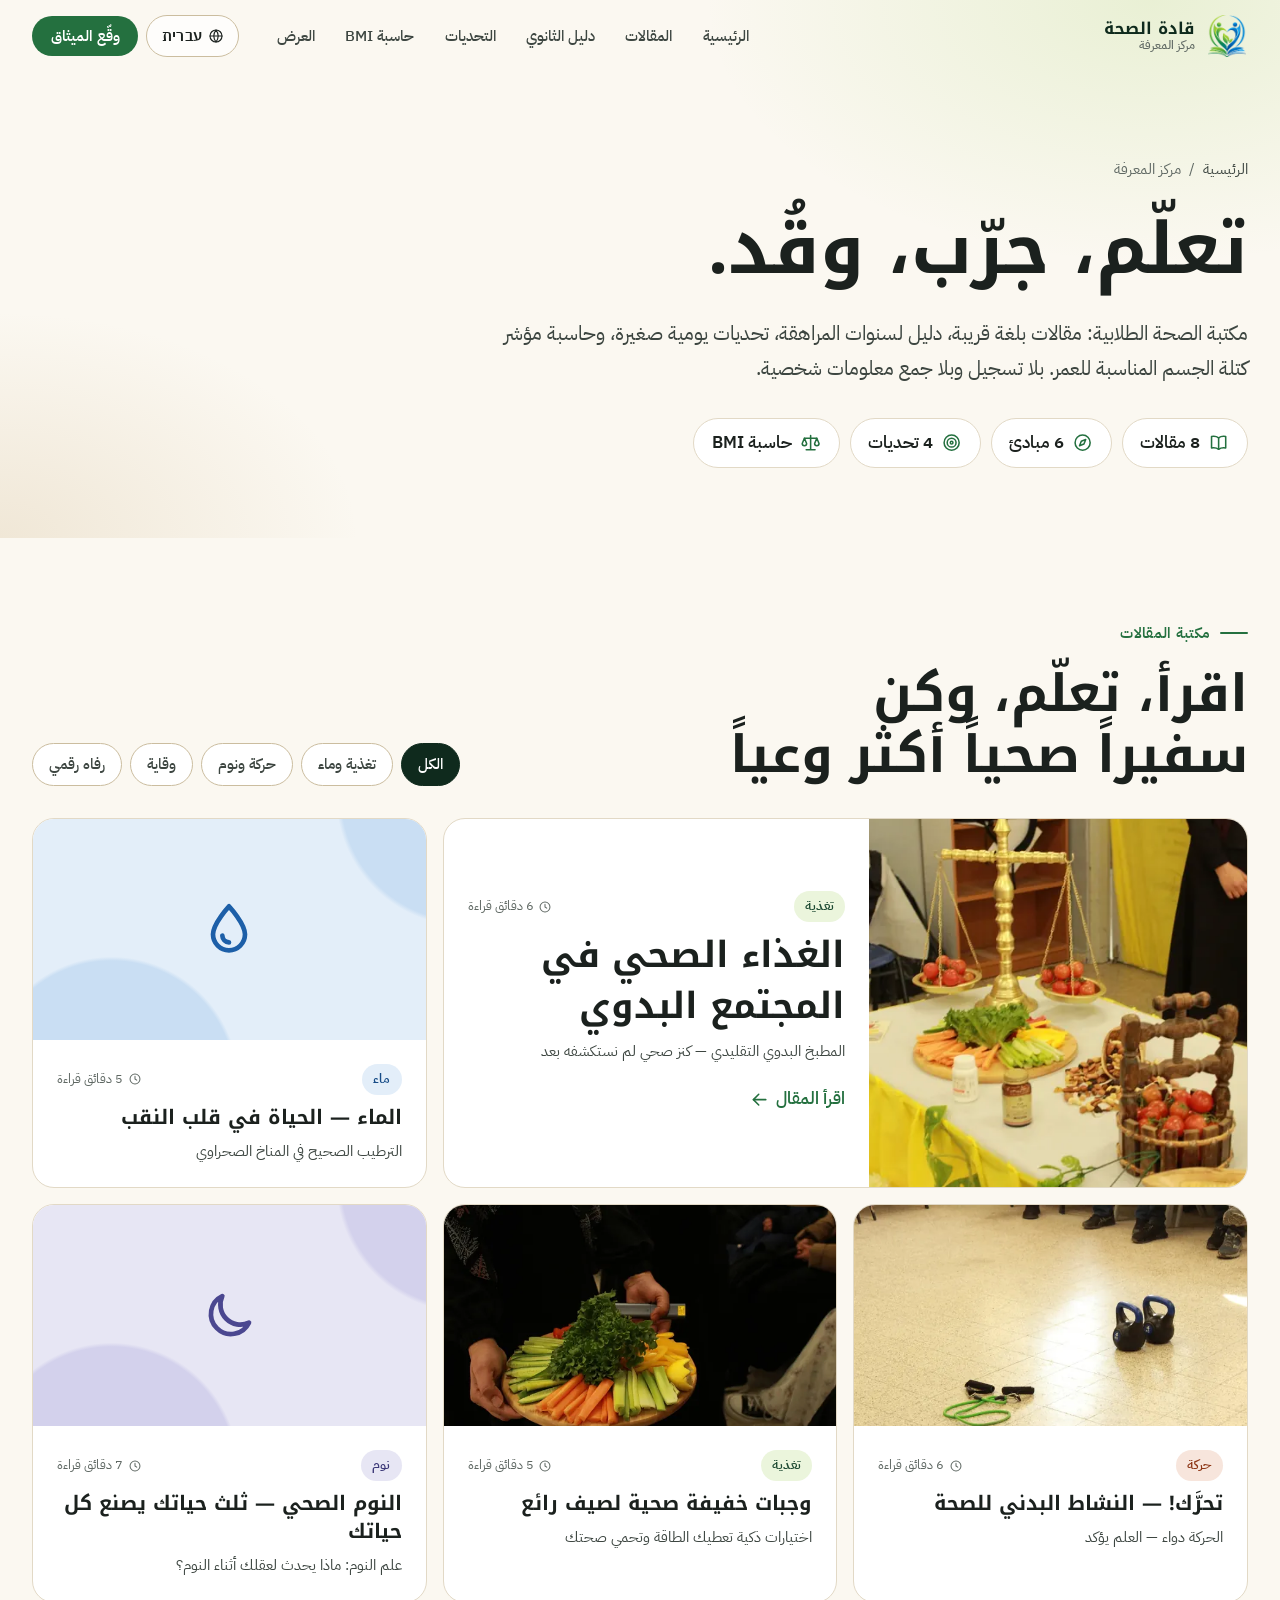
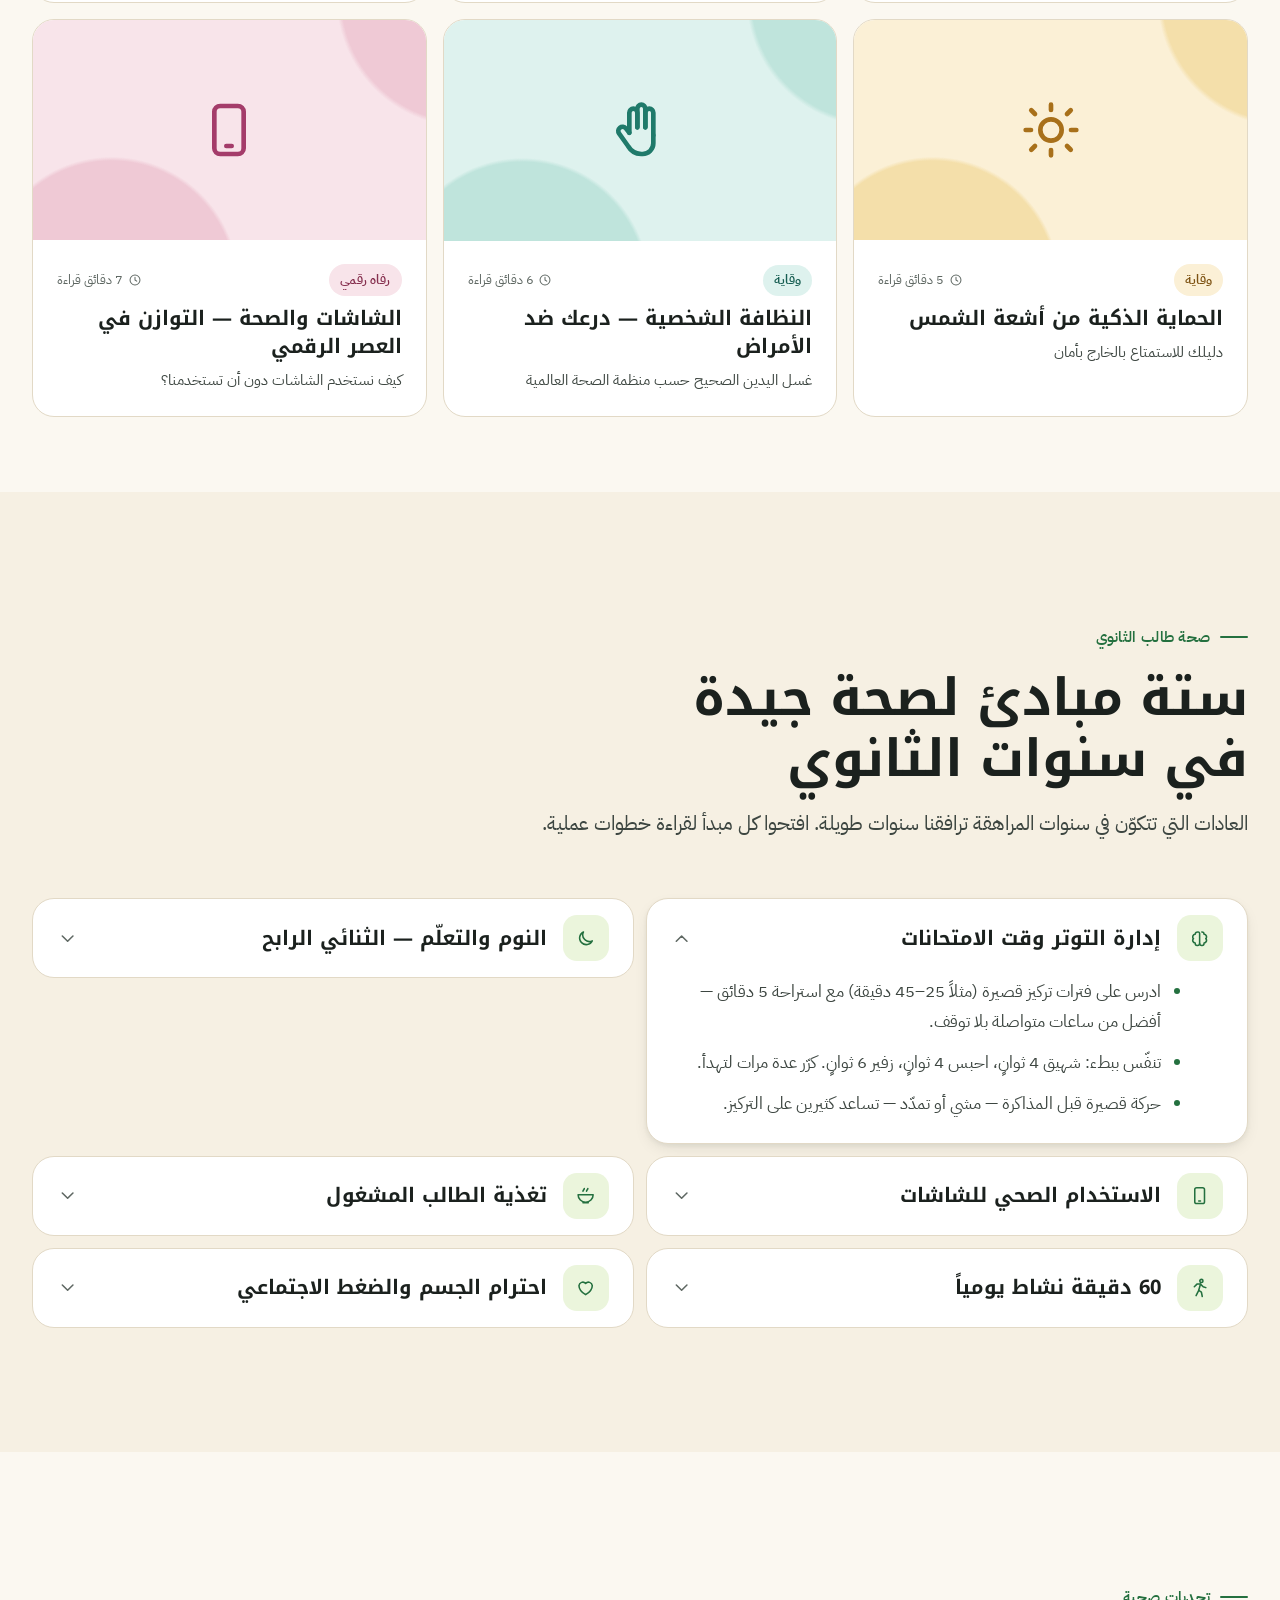
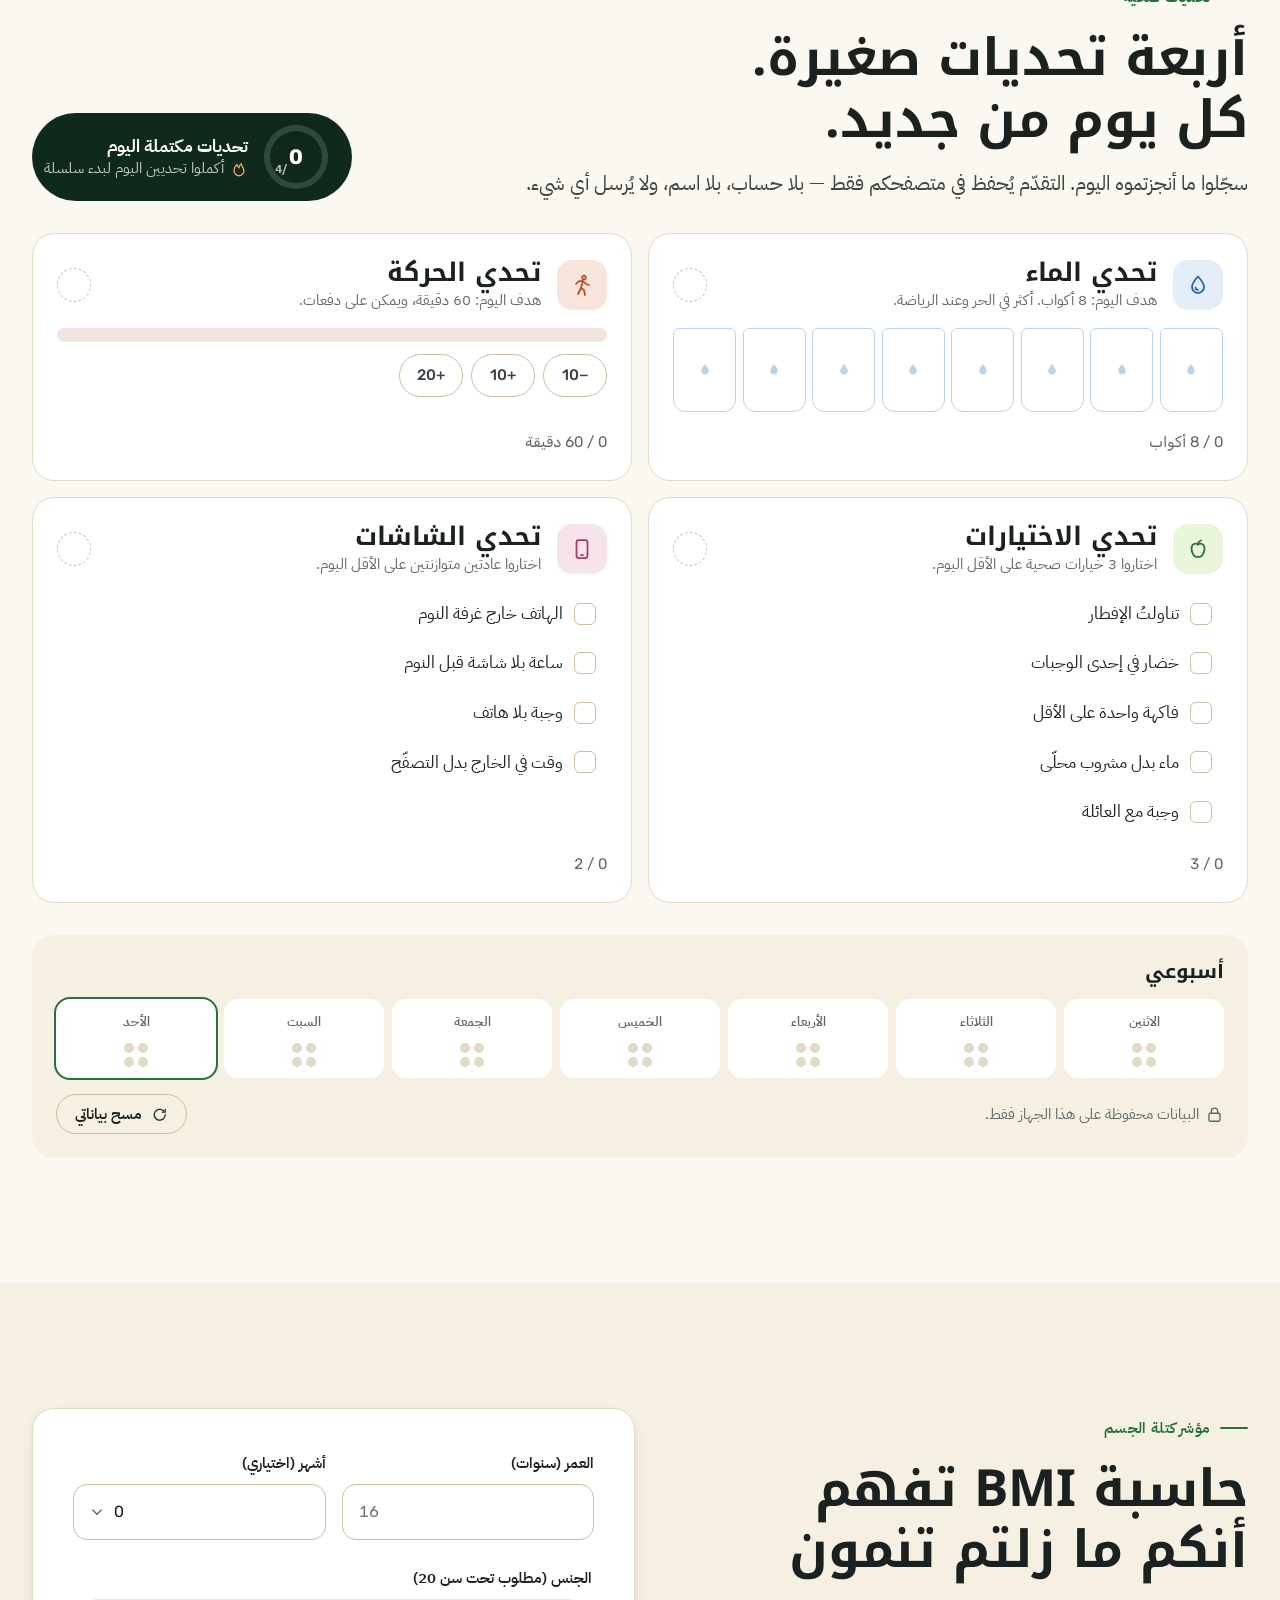
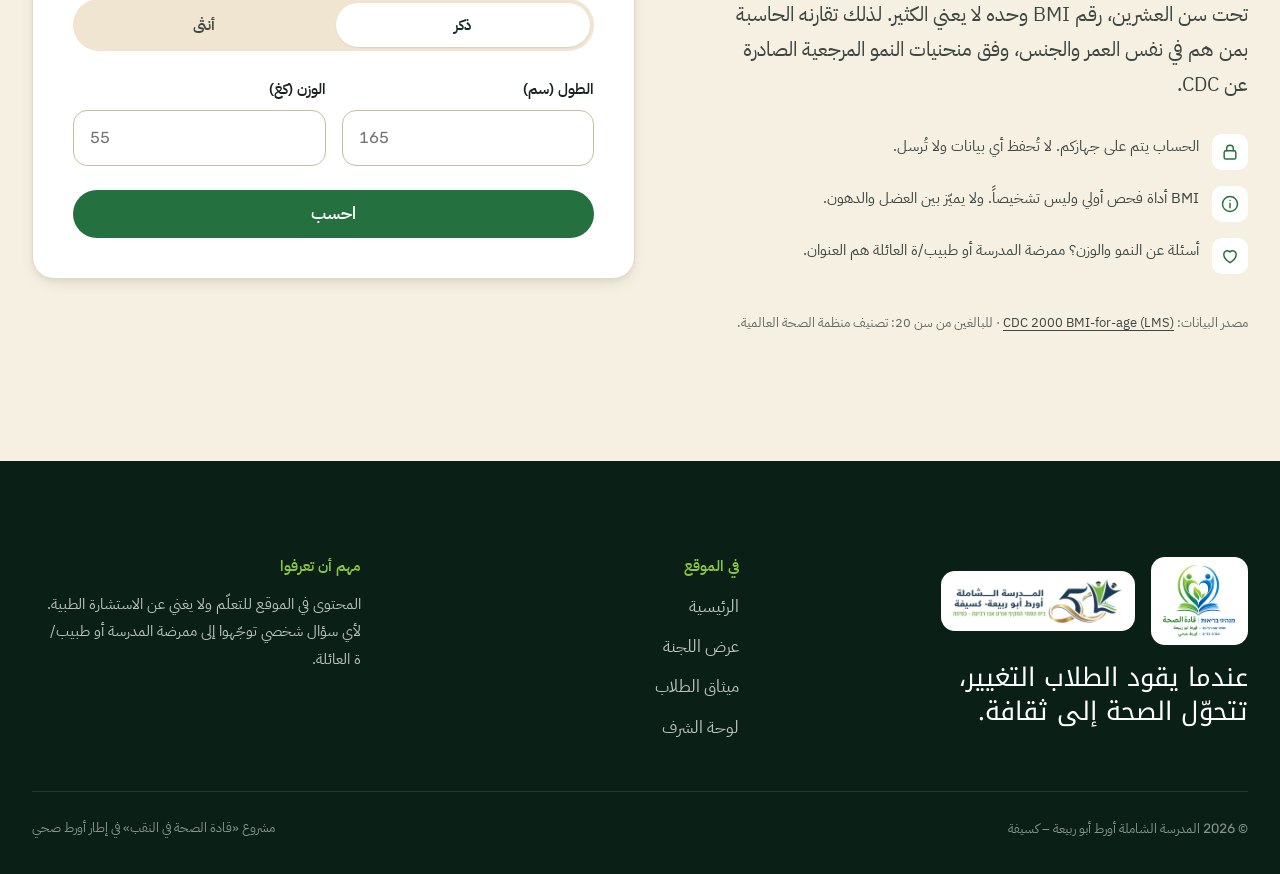
==== learn.html @ 6f65804f "Redesign: knowledge hub, articles, pledge, honor board, deck, summary - learn.html: article library," ====
<!DOCTYPE html>
<html lang="ar" dir="rtl">
<head>
  <meta charset="UTF-8">
  <meta name="viewport" content="width=device-width, initial-scale=1, viewport-fit=cover">
  <title data-he="מרכז הידע | מנהיגי בריאות">مركز المعرفة الصحية | قادة الصحة</title>
  <meta name="description" content="مقالات صحية، دليل لطلاب الثانوي، تحديات صحية يومية، وحاسبة مؤشر كتلة الجسم المناسبة للعمر — من مبادرة قادة الصحة في أورط أبو ربيعة." data-he-content="מאמרי בריאות, מדריך לתלמידי תיכון, אתגרי בריאות יומיים ומחשבון BMI המותאם לגיל — מבית מנהיגי בריאות באורט אבו רביעה.">
  <meta name="theme-color" content="#0f2a1d">
  <link rel="canonical" href="https://aamergamal318-source.github.io/SehaNoor/learn.html">
  <meta property="og:type" content="website">
  <meta property="og:title" content="مركز المعرفة الصحية | מרכז הידע — قادة الصحة">
  <meta property="og:description" content="مقالات، تحديات يومية، وحاسبة BMI للمراهقين. מאמרים, אתגרים יומיים ומחשבון BMI לבני נוער.">
  <meta property="og:url" content="https://aamergamal318-source.github.io/SehaNoor/learn.html">
  <meta property="og:image" content="https://aamergamal318-source.github.io/SehaNoor/assets/img/og-image.jpg">
  <meta name="twitter:card" content="summary_large_image">
  <link rel="icon" type="image/png" href="assets/img/favicon-64.png">
  <link rel="apple-touch-icon" href="assets/img/apple-touch-icon.png">
  <script>!function(d){d.documentElement.classList.add("js");try{var l=new URLSearchParams(location.search).get("lang")||localStorage.getItem("ortbari_lang");if(l==="he"){d.documentElement.lang="he";d.documentElement.classList.add("i18n-pending")}}catch(e){}}(document)</script>
  <link rel="preconnect" href="https://fonts.googleapis.com">
  <link rel="preconnect" href="https://fonts.gstatic.com" crossorigin>
  <link rel="stylesheet" href="https://fonts.googleapis.com/css2?family=IBM+Plex+Sans+Arabic:wght@400;500;600;700&family=IBM+Plex+Sans+Hebrew:wght@400;500;600;700&family=Noto+Kufi+Arabic:wght@600;700;800&family=Rubik:wght@500;600;700;800&display=swap">
  <link rel="stylesheet" href="assets/css/tokens.css">
  <link rel="stylesheet" href="assets/css/base.css">
  <link rel="stylesheet" href="assets/css/learn.css">
</head>
<body class="page-learn has-dock">

  <a class="skip-link" href="#main" data-he="דילוג לתוכן הראשי">انتقل إلى المحتوى الرئيسي</a>
  <div class="scroll-progress" aria-hidden="true"></div>

  <header class="site-header">
    <div class="container container--wide header-inner">
      <a class="brand" href="./" aria-label="قادة الصحة – الصفحة الرئيسية" data-he-aria-label="מנהיגי בריאות – דף הבית">
        <img class="brand__mark" src="assets/img/mark-96.png" srcset="assets/img/mark-96.png 1x, assets/img/mark-192.png 2x" width="42" height="42" alt="">
        <span class="brand__text">
          <span class="brand__name" data-he="מנהיגי בריאות">قادة الصحة</span>
          <span class="brand__sub" data-he="מרכז הידע">مركز المعرفة</span>
        </span>
      </a>
      <nav class="main-nav" id="mainNav" aria-label="التنقل الرئيسي" data-he-aria-label="ניווט ראשי">
        <ul class="main-nav__list">
          <li><a class="main-nav__link" href="./" data-he="דף הבית">الرئيسية</a></li>
          <li><a class="main-nav__link" href="#articles" data-he="מאמרים">المقالات</a></li>
          <li><a class="main-nav__link" href="#teens" data-he="מדריך לתיכון">دليل الثانوي</a></li>
          <li><a class="main-nav__link" href="#challenges" data-he="אתגרים">التحديات</a></li>
          <li><a class="main-nav__link" href="#bmi" data-he="מחשבון BMI">حاسبة BMI</a></li>
          <li><a class="main-nav__link" href="presentation.html" data-he="מצגת">العرض</a></li>
        </ul>
      </nav>
      <div class="header-actions">
        <button class="lang-toggle" type="button" data-lang-toggle aria-label="التبديل إلى العبرية">
          <svg class="icon" aria-hidden="true"><use href="assets/img/icons.svg#globe"/></svg>
          <span data-lang-label lang="he">עברית</span>
        </button>
        <a class="btn btn--primary btn--sm header-cta" href="pledge.html" data-he="חתמו על האמנה">وقّع الميثاق</a>
        <button class="menu-btn" type="button" aria-expanded="false" aria-controls="mainNav" aria-label="فتح القائمة">
          <span class="menu-btn__bars" aria-hidden="true"></span>
        </button>
      </div>
    </div>
  </header>

  <main id="main">
    <!-- ================================================================ HERO -->
    <section class="page-hero learn-hero">
      <div class="container">
        <nav class="breadcrumb" aria-label="مسار التنقل" data-he-aria-label="פירורי לחם">
          <a href="./" data-he="דף הבית">الرئيسية</a><span aria-hidden="true">/</span><span aria-current="page" data-he="מרכז הידע">مركز المعرفة</span>
        </nav>
        <h1 data-he="ללמוד, לנסות, להוביל.">تعلّم، جرّب، وقُد.</h1>
        <p class="lede" data-he="ספריית הבריאות של התלמידים: מאמרים בגובה העיניים, מדריך לגיל ההתבגרות, אתגרים יומיים קטנים ומחשבון BMI שמתאים לגיל. ללא הרשמה וללא איסוף מידע אישי.">مكتبة الصحة الطلابية: مقالات بلغة قريبة، دليل لسنوات المراهقة، تحديات يومية صغيرة، وحاسبة مؤشر كتلة الجسم المناسبة للعمر. بلا تسجيل وبلا جمع معلومات شخصية.</p>
        <ul class="learn-hero__jump" role="list">
          <li><a href="#articles"><svg class="icon" aria-hidden="true"><use href="assets/img/icons.svg#book"/></svg><span data-he="8 מאמרים">8 مقالات</span></a></li>
          <li><a href="#teens"><svg class="icon" aria-hidden="true"><use href="assets/img/icons.svg#compass"/></svg><span data-he="6 עקרונות">6 مبادئ</span></a></li>
          <li><a href="#challenges"><svg class="icon" aria-hidden="true"><use href="assets/img/icons.svg#target"/></svg><span data-he="4 אתגרים">4 تحديات</span></a></li>
          <li><a href="#bmi"><svg class="icon" aria-hidden="true"><use href="assets/img/icons.svg#scale"/></svg><span data-he="מחשבון BMI">حاسبة BMI</span></a></li>
        </ul>
      </div>
    </section>

    <!-- ================================================================ ARTICLES -->
    <section class="section section--tight" id="articles" aria-labelledby="artTitle">
      <div class="container">
        <div class="lib-head">
          <div class="section-head">
            <p class="eyebrow" data-he="ספריית מאמרים">مكتبة المقالات</p>
            <h2 id="artTitle" data-he="קרא, למד, והיה שגריר בריאות חכם יותר">اقرأ، تعلّم، وكن سفيراً صحياً أكثر وعياً</h2>
          </div>
          <div class="lib-filters" role="group" aria-label="تصفية المقالات" data-he-aria-label="סינון מאמרים">
            <button class="chip" type="button" data-art-filter="all" aria-pressed="true" data-he="הכול">الكل</button>
            <button class="chip" type="button" data-art-filter="nutrition" aria-pressed="false" data-he="תזונה ומים">تغذية وماء</button>
            <button class="chip" type="button" data-art-filter="body" aria-pressed="false" data-he="תנועה ושינה">حركة ونوم</button>
            <button class="chip" type="button" data-art-filter="prevention" aria-pressed="false" data-he="מניעה">وقاية</button>
            <button class="chip" type="button" data-art-filter="digital" aria-pressed="false" data-he="רווחה דיגיטלית">رفاه رقمي</button>
          </div>
        </div>

        <ul class="lib" role="list" data-stagger>
          <li class="lib__item lib__item--feature reveal" data-cat="nutrition">
            <a class="art-card" href="articles/food.html">
              <span class="art-card__cover art-card__cover--photo">
                <img src="assets/img/food-display-1280.webp" srcset="assets/img/food-display-640.webp 640w, assets/img/food-display-1280.webp 1280w" sizes="(max-width: 768px) 100vw, 50vw" width="1280" height="853" loading="lazy" decoding="async" alt="">
              </span>
              <span class="art-card__body">
                <span class="art-card__meta"><span class="tag" data-he="תזונה">تغذية</span><span class="art-card__time"><svg class="icon" aria-hidden="true"><use href="assets/img/icons.svg#clock"/></svg><span data-he="6 דקות קריאה">6 دقائق قراءة</span></span></span>
                <span class="art-card__title" data-he="תזונה בריאה בחברה הבדואית">الغذاء الصحي في المجتمع البدوي</span>
                <span class="art-card__sub" data-he="המטבח הבדואי המסורתי — אוצר בריאותי שעוד לא גילינו">المطبخ البدوي التقليدي — كنز صحي لم نستكشفه بعد</span>
                <span class="art-card__cta"><span data-he="לקריאה">اقرأ المقال</span><svg class="icon" aria-hidden="true"><use href="assets/img/icons.svg#arrow"/></svg></span>
              </span>
            </a>
          </li>
          <li class="lib__item reveal" data-cat="nutrition">
            <a class="art-card" href="articles/water.html">
              <span class="art-card__cover art-card__cover--sky"><svg class="icon" aria-hidden="true"><use href="assets/img/icons.svg#water"/></svg></span>
              <span class="art-card__body">
                <span class="art-card__meta"><span class="tag tag--sky" data-he="מים">ماء</span><span class="art-card__time"><svg class="icon" aria-hidden="true"><use href="assets/img/icons.svg#clock"/></svg><span data-he="5 דקות קריאה">5 دقائق قراءة</span></span></span>
                <span class="art-card__title" data-he="מים — חיים בנגב">الماء — الحياة في قلب النقب</span>
                <span class="art-card__sub" data-he="הידרציה נכונה באקלים מדברי">الترطيب الصحيح في المناخ الصحراوي</span>
              </span>
            </a>
          </li>
          <li class="lib__item reveal" data-cat="body">
            <a class="art-card" href="articles/activity.html">
              <span class="art-card__cover art-card__cover--photo">
                <img src="assets/img/exercise-equipment-640.webp" width="640" height="427" loading="lazy" decoding="async" alt="">
              </span>
              <span class="art-card__body">
                <span class="art-card__meta"><span class="tag tag--terra" data-he="תנועה">حركة</span><span class="art-card__time"><svg class="icon" aria-hidden="true"><use href="assets/img/icons.svg#clock"/></svg><span data-he="6 דקות קריאה">6 دقائق قراءة</span></span></span>
                <span class="art-card__title" data-he="זוז! — פעילות גופנית לבריאות">تحرَّك! — النشاط البدني للصحة</span>
                <span class="art-card__sub" data-he="תנועה היא תרופה — המדע מאשר">الحركة دواء — العلم يؤكد</span>
              </span>
            </a>
          </li>
          <li class="lib__item reveal" data-cat="nutrition">
            <a class="art-card" href="articles/snacks.html">
              <span class="art-card__cover art-card__cover--photo">
                <img src="assets/img/food-platter-640.webp" width="640" height="427" loading="lazy" decoding="async" alt="">
              </span>
              <span class="art-card__body">
                <span class="art-card__meta"><span class="tag" data-he="תזונה">تغذية</span><span class="art-card__time"><svg class="icon" aria-hidden="true"><use href="assets/img/icons.svg#clock"/></svg><span data-he="5 דקות קריאה">5 دقائق قراءة</span></span></span>
                <span class="art-card__title" data-he="חטיפים בריאים לקיץ מושלם">وجبات خفيفة صحية لصيف رائع</span>
                <span class="art-card__sub" data-he="בחירות חכמות שנותנות אנרגיה ומגנות על הבריאות">اختيارات ذكية تعطيك الطاقة وتحمي صحتك</span>
              </span>
            </a>
          </li>
          <li class="lib__item reveal" data-cat="body">
            <a class="art-card" href="articles/sleep.html">
              <span class="art-card__cover art-card__cover--night"><svg class="icon" aria-hidden="true"><use href="assets/img/icons.svg#moon"/></svg></span>
              <span class="art-card__body">
                <span class="art-card__meta"><span class="tag tag--night" data-he="שינה">نوم</span><span class="art-card__time"><svg class="icon" aria-hidden="true"><use href="assets/img/icons.svg#clock"/></svg><span data-he="7 דקות קריאה">7 دقائق قراءة</span></span></span>
                <span class="art-card__title" data-he="שינה בריאה — שליש חייך מעצב את כל חייך">النوم الصحي — ثلث حياتك يصنع كل حياتك</span>
                <span class="art-card__sub" data-he="מדע השינה: מה קורה למוח שלך בלילה?">علم النوم: ماذا يحدث لعقلك أثناء النوم؟</span>
              </span>
            </a>
          </li>
          <li class="lib__item reveal" data-cat="prevention">
            <a class="art-card" href="articles/sun.html">
              <span class="art-card__cover art-card__cover--sun"><svg class="icon" aria-hidden="true"><use href="assets/img/icons.svg#sun"/></svg></span>
              <span class="art-card__body">
                <span class="art-card__meta"><span class="tag tag--sun" data-he="מניעה">وقاية</span><span class="art-card__time"><svg class="icon" aria-hidden="true"><use href="assets/img/icons.svg#clock"/></svg><span data-he="5 דקות קריאה">5 دقائق قراءة</span></span></span>
                <span class="art-card__title" data-he="הגנה חכמה מהשמש">الحماية الذكية من أشعة الشمس</span>
                <span class="art-card__sub" data-he="המדריך שלך ליציאה בטוחה החוצה">دليلك للاستمتاع بالخارج بأمان</span>
              </span>
            </a>
          </li>
          <li class="lib__item reveal" data-cat="prevention">
            <a class="art-card" href="articles/hygiene.html">
              <span class="art-card__cover art-card__cover--teal"><svg class="icon" aria-hidden="true"><use href="assets/img/icons.svg#hand"/></svg></span>
              <span class="art-card__body">
                <span class="art-card__meta"><span class="tag tag--teal" data-he="מניעה">وقاية</span><span class="art-card__time"><svg class="icon" aria-hidden="true"><use href="assets/img/icons.svg#clock"/></svg><span data-he="6 דקות קריאה">6 دقائق قراءة</span></span></span>
                <span class="art-card__title" data-he="היגיינה אישית — השריון שלך נגד מחלות">النظافة الشخصية — درعك ضد الأمراض</span>
                <span class="art-card__sub" data-he="שטיפת ידיים נכונה לפי ארגון הבריאות העולמי">غسل اليدين الصحيح حسب منظمة الصحة العالمية</span>
              </span>
            </a>
          </li>
          <li class="lib__item reveal" data-cat="digital">
            <a class="art-card" href="articles/screen.html">
              <span class="art-card__cover art-card__cover--rose"><svg class="icon" aria-hidden="true"><use href="assets/img/icons.svg#screen"/></svg></span>
              <span class="art-card__body">
                <span class="art-card__meta"><span class="tag tag--rose" data-he="רווחה דיגיטלית">رفاه رقمي</span><span class="art-card__time"><svg class="icon" aria-hidden="true"><use href="assets/img/icons.svg#clock"/></svg><span data-he="7 דקות קריאה">7 دقائق قراءة</span></span></span>
                <span class="art-card__title" data-he="מסכים ובריאות — איזון בעידן הדיגיטלי">الشاشات والصحة — التوازن في العصر الرقمي</span>
                <span class="art-card__sub" data-he="איך משתמשים במסכים בלי שהם ישתמשו בנו?">كيف نستخدم الشاشات دون أن تستخدمنا؟</span>
              </span>
            </a>
          </li>
        </ul>
      </div>
    </section>

    <!-- ================================================================ TEENS -->
    <section class="section section--sand" id="teens" aria-labelledby="teensTitle">
      <div class="container">
        <div class="section-head">
          <p class="eyebrow" data-he="בריאות בגיל ההתבגרות">صحة طالب الثانوي</p>
          <h2 id="teensTitle" data-he="שישה עקרונות לבריאות טובה בשנות התיכון">ستة مبادئ لصحة جيدة في سنوات الثانوي</h2>
          <p class="lede" data-he="ההרגלים שנבנים בגיל ההתבגרות מלווים אותנו שנים רבות. פתחו כל עיקרון כדי לקרוא צעדים מעשיים.">العادات التي تتكوّن في سنوات المراهقة ترافقنا سنوات طويلة. افتحوا كل مبدأ لقراءة خطوات عملية.</p>
        </div>

        <div class="principles" data-stagger>
          <details class="principle reveal" open>
            <summary>
              <span class="principle__icon"><svg class="icon" aria-hidden="true"><use href="assets/img/icons.svg#brain"/></svg></span>
              <span class="principle__title" data-he="ניהול לחץ בתקופת מבחנים">إدارة التوتر وقت الامتحانات</span>
              <svg class="icon principle__chev" aria-hidden="true"><use href="assets/img/icons.svg#chev-down"/></svg>
            </summary>
            <ul>
              <li data-he="למדו בפרקי ריכוז קצרים (למשל 25–45 דקות) עם הפסקה של 5 דקות — עדיף על שעות רצופות ללא עצירה.">ادرس على فترات تركيز قصيرة (مثلاً 25–45 دقيقة) مع استراحة 5 دقائق — أفضل من ساعات متواصلة بلا توقف.</li>
              <li data-he="נשימה איטית: שאיפה 4 שניות, עצירה 4 שניות, נשיפה 6 שניות. חזרו כמה פעמים כדי להירגע.">تنفّس ببطء: شهيق 4 ثوانٍ، احبس 4 ثوانٍ، زفير 6 ثوانٍ. كرّر عدة مرات لتهدأ.</li>
              <li data-he="תנועה קצרה לפני הלמידה — הליכה או מתיחות — עוזרת לרבים להתרכז.">حركة قصيرة قبل المذاكرة — مشي أو تمدّد — تساعد كثيرين على التركيز.</li>
            </ul>
          </details>
          <details class="principle reveal">
            <summary>
              <span class="principle__icon"><svg class="icon" aria-hidden="true"><use href="assets/img/icons.svg#moon"/></svg></span>
              <span class="principle__title" data-he="שינה ולמידה — הצמד המנצח">النوم والتعلّم — الثنائي الرابح</span>
              <svg class="icon principle__chev" aria-hidden="true"><use href="assets/img/icons.svg#chev-down"/></svg>
            </summary>
            <ul>
              <li data-he="בני נוער בגילאי 13–18 צריכים 8–10 שעות שינה בלילה. פחות מכך פוגע בזיכרון ובריכוז.">المراهق بين 13 و18 سنة يحتاج 8–10 ساعات نوم في الليلة. أقل من ذلك يُضعف الذاكرة والتركيز.</li>
              <li data-he="כבו מסכים כשעה לפני השינה — מסכים בשעות הלילה מעכבים את ההירדמות.">أطفئ الشاشات قبل النوم بساعة تقريباً — الشاشات ليلاً تؤخّر النعاس.</li>
              <li data-he="במהלך השינה המוח מארגן את מה שלמדתם — שינה טובה היא חלק מהלמידה.">أثناء النوم يرتّب الدماغ ما تعلّمته — النوم الجيد جزء من المذاكرة.</li>
            </ul>
          </details>
          <details class="principle reveal">
            <summary>
              <span class="principle__icon"><svg class="icon" aria-hidden="true"><use href="assets/img/icons.svg#screen"/></svg></span>
              <span class="principle__title" data-he="שימוש בריא במסכים">الاستخدام الصحي للشاشات</span>
              <svg class="icon principle__chev" aria-hidden="true"><use href="assets/img/icons.svg#chev-down"/></svg>
            </summary>
            <ul>
              <li data-he="כלל 20-20-20: כל 20 דקות מול מסך — הביטו 20 שניות על משהו שנמצא במרחק כ-6 מטרים.">قاعدة 20-20-20: كل 20 دقيقة أمام الشاشة — انظر 20 ثانية إلى شيء يبعد نحو 6 أمتار.</li>
              <li data-he="קבעו לעצמכם גבול יומי לרשתות החברתיות והשתמשו בכלי זמן המסך שבטלפון.">ضع لنفسك حداً يومياً لوسائل التواصل، واستعن بأداة «وقت الشاشة» في هاتفك.</li>
              <li data-he="השאירו את הטלפון מחוץ לחדר השינה — שינה עמוקה ורציפה יותר.">اترك هاتفك خارج غرفة النوم — نوم أعمق وأكثر استمراراً.</li>
            </ul>
          </details>
          <details class="principle reveal">
            <summary>
              <span class="principle__icon"><svg class="icon" aria-hidden="true"><use href="assets/img/icons.svg#bowl"/></svg></span>
              <span class="principle__title" data-he="תזונה לתלמיד עמוס">تغذية الطالب المشغول</span>
              <svg class="icon principle__chev" aria-hidden="true"><use href="assets/img/icons.svg#chev-down"/></svg>
            </summary>
            <ul>
              <li data-he="אל תוותרו על ארוחת בוקר — היא נותנת אנרגיה לשעות הלימוד הראשונות.">لا تتخطَّ الإفطار — إنه يمنحك الطاقة لساعات الدراسة الأولى.</li>
              <li data-he="הכינו חטיפים בריאים לבית הספר: פירות, אגוזים, זיתים — ושתו מים לאורך כל היום, יותר בחום ובפעילות.">حضّر وجبات خفيفة صحية للمدرسة: فواكه، مكسّرات، زيتون — واشرب الماء طوال اليوم، أكثر في الحر وعند الرياضة.</li>
              <li data-he="משקאות אנרגיה עמוסים בקפאין ובסוכר ומפריעים לשינה — הם אינם מומלצים לבני נוער.">مشروبات الطاقة غنية بالكافيين والسكر وتُعيق النوم — وهي غير موصى بها للمراهقين.</li>
            </ul>
          </details>
          <details class="principle reveal">
            <summary>
              <span class="principle__icon"><svg class="icon" aria-hidden="true"><use href="assets/img/icons.svg#move"/></svg></span>
              <span class="principle__title" data-he="60 דקות תנועה ביום">60 دقيقة نشاط يومياً</span>
              <svg class="icon principle__chev" aria-hidden="true"><use href="assets/img/icons.svg#chev-down"/></svg>
            </summary>
            <ul>
              <li data-he="ארגון הבריאות העולמי ממליץ על 60 דקות בממוצע ביום של פעילות מתונה עד עצימה לגילאי 5–17.">توصي منظمة الصحة العالمية بمتوسط 60 دقيقة يومياً من النشاط المعتدل إلى المكثّف لعمر 5–17 سنة.</li>
              <li data-he="אפשר לחלק: 20 דקות בבוקר, 20 בהפסקה ו-20 אחר הצהריים.">يمكن التقسيم: 20 دقيقة صباحاً، 20 في الفسحة، و20 بعد الظهر.</li>
              <li data-he="גם הליכה לבית הספר נחשבת — כל צעד חשוב.">حتى المشي إلى المدرسة يُحسب — كل خطوة مهمة.</li>
            </ul>
          </details>
          <details class="principle reveal">
            <summary>
              <span class="principle__icon"><svg class="icon" aria-hidden="true"><use href="assets/img/icons.svg#heart"/></svg></span>
              <span class="principle__title" data-he="כבוד לגוף ולחץ חברתי">احترام الجسم والضغط الاجتماعي</span>
              <svg class="icon principle__chev" aria-hidden="true"><use href="assets/img/icons.svg#chev-down"/></svg>
            </summary>
            <ul>
              <li data-he="אין גוף «מושלם» — גופים שונים זה מזה, ובגיל ההתבגרות הם גדלים בקצב שונה. השוואה לרשתות פוגעת בדימוי העצמי.">لا يوجد جسم «مثالي» — الأجسام مختلفة، وفي المراهقة تنمو بسرعات مختلفة. المقارنة بالشبكات تُضرّ بصورتك الذاتية.</li>
              <li data-he="«לא, תודה» הוא משפט שלם — אפשר לבחור מתוך רצון, לא מתוך לחץ חברתי.">«لا، شكراً» جملة كاملة — اختر برغبتك، لا تحت الضغط الاجتماعي.</li>
              <li data-he="אם מרגישים לחץ נפשי, פנו למחנך/ת, ליועץ/ת בית הספר או להורים. לבקש עזרה — זה אומץ.">إذا شعرت بضغط نفسي، تحدّث مع معلمك أو المرشد/ة في المدرسة أو أهلك. طلب المساعدة شجاعة.</li>
            </ul>
          </details>
        </div>
      </div>
    </section>

    <!-- ================================================================ CHALLENGES -->
    <section class="section" id="challenges" aria-labelledby="chTitle">
      <div class="container">
        <div class="ch-head">
          <div class="section-head">
            <p class="eyebrow" data-he="אתגרי בריאות">تحديات صحية</p>
            <h2 id="chTitle" data-he="ארבעה אתגרים קטנים. כל יום מחדש.">أربعة تحديات صغيرة. كل يوم من جديد.</h2>
            <p class="lede" data-he="סמנו מה הצלחתם היום. ההתקדמות נשמרת רק בדפדפן שלכם — בלי חשבון, בלי שם, ושום דבר לא נשלח.">سجّلوا ما أنجزتموه اليوم. التقدّم يُحفظ في متصفحكم فقط — بلا حساب، بلا اسم، ولا يُرسل أي شيء.</p>
          </div>
          <div class="ch-summary" aria-live="polite">
            <span class="ch-summary__ring" style="--p:0" data-ch-ring>
              <span class="num" data-ch-done>0</span><span class="ch-summary__of">/4</span>
            </span>
            <span class="ch-summary__text">
              <strong data-he="אתגרים הושלמו היום">تحديات مكتملة اليوم</strong>
              <span class="ch-summary__streak"><svg class="icon" aria-hidden="true"><use href="assets/img/icons.svg#flame"/></svg><span data-ch-streak-text></span></span>
            </span>
          </div>
        </div>

        <div class="challenges" data-challenges>
          <!-- Water -->
          <article class="challenge challenge--water" data-ch="water">
            <header class="challenge__head">
              <span class="challenge__icon"><svg class="icon" aria-hidden="true"><use href="assets/img/icons.svg#water"/></svg></span>
              <div>
                <h3 data-he="אתגר המים">تحدي الماء</h3>
                <p data-he="יעד היום: 8 כוסות. יותר בחום ובפעילות.">هدف اليوم: 8 أكواب. أكثر في الحر وعند الرياضة.</p>
              </div>
              <span class="challenge__check" aria-hidden="true"><svg class="icon"><use href="assets/img/icons.svg#check"/></svg></span>
            </header>
            <div class="glasses" role="group" aria-label="أكواب الماء اليوم" data-he-aria-label="כוסות המים היום" data-glasses></div>
            <p class="challenge__status num" data-status></p>
          </article>

          <!-- Movement -->
          <article class="challenge challenge--move" data-ch="move">
            <header class="challenge__head">
              <span class="challenge__icon"><svg class="icon" aria-hidden="true"><use href="assets/img/icons.svg#move"/></svg></span>
              <div>
                <h3 data-he="אתגר התנועה">تحدي الحركة</h3>
                <p data-he="יעד היום: 60 דקות, אפשר בחלקים.">هدف اليوم: 60 دقيقة، ويمكن على دفعات.</p>
              </div>
              <span class="challenge__check" aria-hidden="true"><svg class="icon"><use href="assets/img/icons.svg#check"/></svg></span>
            </header>
            <div class="move-meter">
              <div class="move-meter__bar" role="progressbar" aria-valuemin="0" aria-valuemax="60" aria-valuenow="0" aria-label="دقائق الحركة اليوم" data-he-aria-label="דקות תנועה היום" data-move-bar><span></span></div>
              <div class="move-meter__btns">
                <button class="chip" type="button" data-move="-10" aria-label="إنقاص 10 دقائق" data-he-aria-label="הורדת 10 דקות">−10</button>
                <button class="chip" type="button" data-move="10" aria-label="إضافة 10 دقائق" data-he-aria-label="הוספת 10 דקות">+10</button>
                <button class="chip" type="button" data-move="20" aria-label="إضافة 20 دقيقة" data-he-aria-label="הוספת 20 דקות">+20</button>
              </div>
            </div>
            <p class="challenge__status num" data-status></p>
          </article>

          <!-- Food -->
          <article class="challenge challenge--food" data-ch="food">
            <header class="challenge__head">
              <span class="challenge__icon"><svg class="icon" aria-hidden="true"><use href="assets/img/icons.svg#apple"/></svg></span>
              <div>
                <h3 data-he="אתגר הבחירות">تحدي الاختيارات</h3>
                <p data-he="סמנו לפחות 3 בחירות בריאות היום.">اختاروا 3 خيارات صحية على الأقل اليوم.</p>
              </div>
              <span class="challenge__check" aria-hidden="true"><svg class="icon"><use href="assets/img/icons.svg#check"/></svg></span>
            </header>
            <ul class="checklist" role="list" data-goal="3">
              <li><label><input type="checkbox" value="breakfast"><span data-he="אכלתי ארוחת בוקר">تناولتُ الإفطار</span></label></li>
              <li><label><input type="checkbox" value="veg"><span data-he="ירקות באחת הארוחות">خضار في إحدى الوجبات</span></label></li>
              <li><label><input type="checkbox" value="fruit"><span data-he="פרי אחד לפחות">فاكهة واحدة على الأقل</span></label></li>
              <li><label><input type="checkbox" value="nosugar"><span data-he="מים במקום משקה ממותק">ماء بدل مشروب محلّى</span></label></li>
              <li><label><input type="checkbox" value="family"><span data-he="ארוחה משותפת עם המשפחה">وجبة مع العائلة</span></label></li>
            </ul>
            <p class="challenge__status num" data-status></p>
          </article>

          <!-- Screen -->
          <article class="challenge challenge--screen" data-ch="screen">
            <header class="challenge__head">
              <span class="challenge__icon"><svg class="icon" aria-hidden="true"><use href="assets/img/icons.svg#screen"/></svg></span>
              <div>
                <h3 data-he="אתגר המסכים">تحدي الشاشات</h3>
                <p data-he="סמנו לפחות 2 הרגלים מאוזנים היום.">اختاروا عادتين متوازنتين على الأقل اليوم.</p>
              </div>
              <span class="challenge__check" aria-hidden="true"><svg class="icon"><use href="assets/img/icons.svg#check"/></svg></span>
            </header>
            <ul class="checklist" role="list" data-goal="2">
              <li><label><input type="checkbox" value="nobed"><span data-he="הטלפון מחוץ לחדר השינה">الهاتف خارج غرفة النوم</span></label></li>
              <li><label><input type="checkbox" value="hour"><span data-he="שעה בלי מסך לפני השינה">ساعة بلا شاشة قبل النوم</span></label></li>
              <li><label><input type="checkbox" value="meal"><span data-he="ארוחה בלי טלפון">وجبة بلا هاتف</span></label></li>
              <li><label><input type="checkbox" value="outside"><span data-he="זמן בחוץ במקום גלילה">وقت في الخارج بدل التصفّح</span></label></li>
            </ul>
            <p class="challenge__status num" data-status></p>
          </article>
        </div>

        <div class="week" aria-labelledby="weekTitle">
          <h3 id="weekTitle" class="week__title" data-he="השבוע שלי">أسبوعي</h3>
          <ol class="week__days" role="list" data-week></ol>
          <div class="week__foot">
            <p class="week__privacy"><svg class="icon" aria-hidden="true"><use href="assets/img/icons.svg#lock"/></svg><span data-he="המידע נשמר במכשיר הזה בלבד.">البيانات محفوظة على هذا الجهاز فقط.</span></p>
            <button class="btn btn--ghost btn--sm" type="button" data-ch-reset>
              <svg class="icon" aria-hidden="true"><use href="assets/img/icons.svg#refresh"/></svg>
              <span data-he="מחיקת הנתונים שלי">مسح بياناتي</span>
            </button>
          </div>
        </div>
      </div>
    </section>

    <!-- ================================================================ BMI -->
    <section class="section section--sand" id="bmi" aria-labelledby="bmiTitle">
      <div class="container">
        <div class="bmi">
          <div class="bmi__intro">
            <p class="eyebrow" data-he="מחשבון BMI">مؤشر كتلة الجسم</p>
            <h2 id="bmiTitle" data-he="מחשבון BMI שמבין שאתם עדיין גדלים">حاسبة BMI تفهم أنكم ما زلتم تنمون</h2>
            <p class="lede" data-he="מתחת לגיל 20 אין משמעות למספר BMI לבדו. לכן המחשבון משווה אותו לבני נוער באותו גיל ומין, לפי עקומות הגדילה המקובלות של ה-CDC.">تحت سن العشرين، رقم BMI وحده لا يعني الكثير. لذلك تقارنه الحاسبة بمن هم في نفس العمر والجنس، وفق منحنيات النمو المرجعية الصادرة عن CDC.</p>
            <ul class="bmi__facts" role="list">
              <li><svg class="icon" aria-hidden="true"><use href="assets/img/icons.svg#lock"/></svg><span data-he="החישוב מתבצע במכשיר שלכם. שום נתון לא נשמר או נשלח.">الحساب يتم على جهازكم. لا تُحفظ أي بيانات ولا تُرسل.</span></li>
              <li><svg class="icon" aria-hidden="true"><use href="assets/img/icons.svg#info"/></svg><span data-he="BMI הוא כלי סינון ולא אבחנה. הוא אינו מבדיל בין שריר לשומן.">BMI أداة فحص أولي وليس تشخيصاً. ولا يميّز بين العضل والدهون.</span></li>
              <li><svg class="icon" aria-hidden="true"><use href="assets/img/icons.svg#heart"/></svg><span data-he="שאלות על גדילה ומשקל? אחות בית הספר או רופא/ת המשפחה הם הכתובת.">أسئلة عن النمو والوزن؟ ممرضة المدرسة أو طبيب/ة العائلة هم العنوان.</span></li>
            </ul>
          </div>

          <div class="bmi__card">
            <form class="bmi__form" data-bmi-form novalidate>
              <div class="bmi__row">
                <div class="field">
                  <label class="field__label" for="bmiAge" data-he="גיל (שנים)">العمر (سنوات)</label>
                  <input class="input num" id="bmiAge" name="age" type="number" inputmode="numeric" min="5" max="120" step="1" required placeholder="16" autocomplete="off">
                </div>
                <div class="field">
                  <label class="field__label" for="bmiMonths" data-he="חודשים (רשות)">أشهر (اختياري)</label>
                  <select class="input num" id="bmiMonths" name="months">
                    <option value="0">0</option><option value="1">1</option><option value="2">2</option><option value="3">3</option>
                    <option value="4">4</option><option value="5">5</option><option value="6">6</option><option value="7">7</option>
                    <option value="8">8</option><option value="9">9</option><option value="10">10</option><option value="11">11</option>
                  </select>
                </div>
              </div>
              <fieldset class="field bmi__sex">
                <legend class="field__label" data-he="מין (נדרש מתחת לגיל 20)">الجنس (مطلوب تحت سن 20)</legend>
                <div class="segmented">
                  <input type="radio" id="sexM" name="sex" value="m" checked><label for="sexM" data-he="זכר">ذكر</label>
                  <input type="radio" id="sexF" name="sex" value="f"><label for="sexF" data-he="נקבה">أنثى</label>
                </div>
              </fieldset>
              <div class="bmi__row">
                <div class="field">
                  <label class="field__label" for="bmiHeight" data-he='גובה (ס"מ)'>الطول (سم)</label>
                  <input class="input num" id="bmiHeight" name="height" type="number" inputmode="decimal" min="80" max="230" step="0.1" required placeholder="165" autocomplete="off">
                </div>
                <div class="field">
                  <label class="field__label" for="bmiWeight" data-he='משקל (ק"ג)'>الوزن (كغ)</label>
                  <input class="input num" id="bmiWeight" name="weight" type="number" inputmode="decimal" min="15" max="250" step="0.1" required placeholder="55" autocomplete="off">
                </div>
              </div>
              <p class="field__error" data-bmi-error role="alert" hidden></p>
              <div class="bmi__actions">
                <button class="btn btn--primary" type="submit"><span data-he="חישוב">احسب</span></button>
                <button class="btn btn--ghost" type="reset" data-bmi-reset hidden><span data-he="ניקוי">مسح</span></button>
              </div>
            </form>

            <div class="bmi__result" data-bmi-result hidden tabindex="-1" aria-live="polite"></div>
          </div>
        </div>
        <p class="bmi__source">
          <span data-he="מקור הנתונים:">مصدر البيانات:</span>
          <a href="https://www.cdc.gov/growthcharts/cdc-data-files.htm" target="_blank" class="ltr">CDC 2000 BMI-for-age (LMS)</a>
          · <span data-he="למבוגרים מגיל 20: הסיווג של ארגון הבריאות העולמי.">للبالغين من سن 20: تصنيف منظمة الصحة العالمية.</span>
        </p>
      </div>
    </section>
  </main>

  <footer class="site-footer on-dark">
    <div class="container">
      <div class="footer-top">
        <div class="footer-brand">
          <div class="footer-logos">
            <span class="footer-logo-pill"><img src="assets/img/logo-320.webp" width="160" height="160" alt="شعار قادة الصحة" data-he-alt="הלוגו של מנהיגי בריאות" loading="lazy" class="footer-logo-mark"></span>
            <span class="footer-logo-pill"><img src="assets/img/school-360.webp" width="360" height="97" alt="شعار المدرسة الشاملة أورط أبو ربيعة – كسيفة" data-he-alt="הלוגו של בית הספר המקיף אורט אבו רביעה – כסיפה" loading="lazy"></span>
          </div>
          <p class="footer-tagline" data-he="כשתלמידים מובילים שינוי, בריאות הופכת לתרבות.">عندما يقود الطلاب التغيير، تتحوّل الصحة إلى ثقافة.</p>
        </div>
        <div class="footer-col">
          <h2 data-he="באתר">في الموقع</h2>
          <ul>
            <li><a href="./" data-he="דף הבית">الرئيسية</a></li>
            <li><a href="presentation.html" data-he="מצגת לוועדה">عرض اللجنة</a></li>
            <li><a href="pledge.html" data-he="אמנת התלמידים">ميثاق الطلاب</a></li>
            <li><a href="signatories.html" data-he="לוח הכבוד">لوحة الشرف</a></li>
          </ul>
        </div>
        <div class="footer-col">
          <h2 data-he="חשוב לדעת">مهم أن تعرفوا</h2>
          <p data-he="התוכן באתר נועד ללמידה ואינו מחליף ייעוץ רפואי. בכל שאלה אישית פנו לאחות בית הספר או לרופא/ת המשפחה.">المحتوى في الموقع للتعلّم ولا يغني عن الاستشارة الطبية. لأي سؤال شخصي توجّهوا إلى ممرضة المدرسة أو طبيب/ة العائلة.</p>
        </div>
      </div>
      <div class="footer-bottom">
        <span>© <span class="num" data-year>2026</span> <span data-he="בית הספר המקיף אורט אבו רביעה – כסיפה">المدرسة الشاملة أورط أبو ربيعة – كسيفة</span></span>
        <span data-he="מיזם «מנהיגי בריאות בנגב» במסגרת אורט בריא">مشروع «قادة الصحة في النقب» في إطار أورط صحي</span>
      </div>
    </div>
  </footer>

  <nav class="dock" aria-label="تنقل سريع" data-he-aria-label="ניווט מהיר">
    <a href="#articles"><svg class="icon" aria-hidden="true"><use href="assets/img/icons.svg#book"/></svg><span data-he="מאמרים">المقالات</span></a>
    <a href="#challenges"><svg class="icon" aria-hidden="true"><use href="assets/img/icons.svg#target"/></svg><span data-he="אתגרים">التحديات</span></a>
    <a href="#bmi"><svg class="icon" aria-hidden="true"><use href="assets/img/icons.svg#scale"/></svg><span data-he="BMI">BMI</span></a>
    <a class="dock__cta" href="./"><svg class="icon" aria-hidden="true"><use href="assets/img/icons.svg#home"/></svg><span data-he="הבית">الرئيسية</span></a>
  </nav>

  <script src="assets/js/i18n.js"></script>
  <script src="assets/js/site.js"></script>
  <script src="assets/js/cdc-bmi-lms.js"></script>
  <script src="assets/js/bmi.js"></script>
  <script src="assets/js/learn.js"></script>
</body>
</html>
---- assets/css/tokens.css ----
/* ==========================================================================
   SehaNoor design tokens
   Palette: Negev sand + botanical greens + charcoal ink, terracotta accent.
   Every page loads this file first.
   ========================================================================== */
:root {
  /* — Surfaces — */
  --ivory:        #fbf8f1;
  --sand-50:      #f6f0e3;
  --sand-100:     #efe5d0;
  --sand-200:     #e3d4b4;
  --sand-400:     #c9ab78;
  --sand-600:     #94713f;

  /* — Botanical greens — */
  --forest-950:   #0a1f15;
  --forest-900:   #0f2a1d;
  --forest-800:   #163a28;
  --forest-700:   #1d4a32;
  --green-600:    #24703f;   /* brand green, AA on ivory */
  --green-500:    #2e8b41;   /* logo green */
  --leaf-400:     #8cc63f;
  --leaf-200:     #d5ecb4;
  --leaf-100:     #ebf5dc;

  /* — Ink — */
  --ink:          #1b211e;
  --ink-2:        #3d4641;
  --ink-3:        #5f6863;   /* muted text, 5.6:1 on ivory */
  --line:         #e2d9c6;
  --line-strong:  #cbbd9f;

  /* — Accents — */
  --terracotta:   #b84a24;   /* Negev sunset, AA on ivory */
  --terracotta-2: #e07a4b;
  --sky:          #1d5fa8;   /* ORT blue nod (logo) */
  --sky-100:      #e3eef9;
  --gold:         #b8892a;
  --gold-200:     #f3e3b8;

  /* — Semantic — */
  --bg:           var(--ivory);
  --surface:      #ffffff;
  --surface-2:    var(--sand-50);
  --text:         var(--ink);
  --text-2:       var(--ink-2);
  --text-3:       var(--ink-3);
  --brand:        var(--green-600);
  --brand-strong: var(--forest-700);
  --accent:       var(--terracotta);
  --focus:        #1d5fa8;
  --danger:       #a8321c;

  /* — Typography — */
  --font-body:    "IBM Plex Sans Arabic", "IBM Plex Sans Hebrew", "Segoe UI", Tahoma, system-ui, sans-serif;
  --font-display: "Noto Kufi Arabic", "Rubik", "IBM Plex Sans Arabic", "IBM Plex Sans Hebrew", system-ui, sans-serif;
  --font-quote:   "Amiri", "Frank Ruhl Libre", Georgia, serif;
  --font-num:     "Rubik", "IBM Plex Sans Arabic", system-ui, sans-serif;

  --fs-xs:   clamp(.78rem, .76rem + .1vw, .84rem);
  --fs-sm:   clamp(.88rem, .85rem + .15vw, .95rem);
  --fs-base: clamp(1rem, .96rem + .2vw, 1.0625rem);
  --fs-md:   clamp(1.125rem, 1.06rem + .3vw, 1.25rem);
  --fs-lg:   clamp(1.3rem, 1.18rem + .6vw, 1.6rem);
  --fs-xl:   clamp(1.6rem, 1.35rem + 1.2vw, 2.25rem);
  --fs-2xl:  clamp(2rem, 1.6rem + 2vw, 3.2rem);
  --fs-3xl:  clamp(2.4rem, 1.7rem + 3.4vw, 4.6rem);
  --fs-hero: clamp(2.3rem, 1.5rem + 3.3vw, 4.3rem);

  --lh-tight: 1.2;
  --lh-snug:  1.4;
  --lh-body:  1.85;   /* Arabic needs generous leading */

  --measure:  62ch;

  /* — Spacing (4px base) — */
  --sp-1: .25rem;  --sp-2: .5rem;   --sp-3: .75rem;  --sp-4: 1rem;
  --sp-5: 1.5rem;  --sp-6: 2rem;    --sp-7: 3rem;    --sp-8: 4rem;
  --sp-9: 6rem;    --sp-10: 8rem;
  --section-y: clamp(4.5rem, 3rem + 6vw, 9rem);
  --gutter:    clamp(1rem, .6rem + 2vw, 2rem);

  /* — Layout — */
  --container:        1240px;
  --container-narrow: 860px;
  --container-wide:   1440px;
  --header-h:         72px;

  /* — Shape — */
  --r-xs: 4px;
  --r-sm: 8px;
  --r-md: 14px;
  --r-lg: 22px;
  --r-pill: 999px;

  /* — Elevation — */
  --sh-1: 0 1px 2px rgba(27, 33, 30, .06), 0 1px 1px rgba(27, 33, 30, .04);
  --sh-2: 0 6px 18px -6px rgba(27, 33, 30, .14), 0 2px 4px rgba(27, 33, 30, .05);
  --sh-3: 0 24px 48px -16px rgba(15, 42, 29, .28), 0 6px 14px -6px rgba(15, 42, 29, .12);

  /* — Motion — */
  --ease-out:    cubic-bezier(.16, 1, .3, 1);
  --ease-in-out: cubic-bezier(.65, 0, .35, 1);
  --ease-spring: cubic-bezier(.34, 1.4, .64, 1);
  --dur-1: 160ms;
  --dur-2: 280ms;
  --dur-3: 520ms;
  --dur-4: 900ms;

  /* — Breakpoints (reference only; CSS vars cannot be used in @media) —
     sm 480px · md 768px · lg 1024px · xl 1280px */

  color-scheme: light;
}
---- assets/css/base.css ----
/* ==========================================================================
   SehaNoor base — reset, typography, layout primitives and shared components
   Depends on tokens.css
   ========================================================================== */

/* ---------- Reset ---------- */
*, *::before, *::after { box-sizing: border-box; }
* { margin: 0; }
html {
  -webkit-text-size-adjust: 100%;
  text-size-adjust: 100%;
  scroll-padding-top: calc(var(--header-h) + 12px);
}
@media (prefers-reduced-motion: no-preference) {
  html { scroll-behavior: smooth; }
}
body {
  min-height: 100vh;
  background: var(--bg);
  color: var(--text);
  font-family: var(--font-body);
  font-size: var(--fs-base);
  line-height: var(--lh-body);
  text-rendering: optimizeLegibility;
  -webkit-font-smoothing: antialiased;
  overflow-x: clip;
}
img, picture, svg, video, canvas { display: block; max-width: 100%; }
img { height: auto; }
input, button, textarea, select { font: inherit; color: inherit; }
button { cursor: pointer; background: none; border: 0; }
a { color: inherit; text-decoration-thickness: 1px; text-underline-offset: .2em; }
ul[role="list"], ol[role="list"] { list-style: none; padding: 0; }
h1, h2, h3, h4 {
  font-family: var(--font-display);
  line-height: var(--lh-tight);
  font-weight: 700;
  text-wrap: balance;
  color: var(--text);
}
p { text-wrap: pretty; }
[hidden] { display: none !important; }
::selection { background: var(--leaf-200); color: var(--forest-900); }

/* Hebrew reads a touch tighter than Arabic */
html[lang="he"] body { line-height: 1.7; }
html[lang="he"] h1, html[lang="he"] h2, html[lang="he"] h3 { letter-spacing: -.01em; }

/* Western digits and embedded LTR strings */
.num { font-family: var(--font-num); font-variant-numeric: tabular-nums; direction: ltr; unicode-bidi: isolate; }
.ltr { direction: ltr; unicode-bidi: isolate; display: inline-block; }

/* ---------- Icons (assets/img/icons.svg sprite) ---------- */
.icon {
  width: 1.25em;
  height: 1.25em;
  flex: none;
  fill: none;
  stroke: currentColor;
  stroke-width: 1.75;
  stroke-linecap: round;
  stroke-linejoin: round;
}

/* ---------- Focus ---------- */
:focus-visible {
  outline: 3px solid var(--focus);
  outline-offset: 3px;
  border-radius: 4px;
}
.on-dark :focus-visible, .on-dark:focus-visible { outline-color: var(--leaf-400); }

/* ---------- Layout ---------- */
.container {
  width: min(100% - 2 * var(--gutter), var(--container));
  margin-inline: auto;
}
.container--narrow { width: min(100% - 2 * var(--gutter), var(--container-narrow)); }
.container--wide   { width: min(100% - 2 * var(--gutter), var(--container-wide)); }
.section { padding-block: var(--section-y); position: relative; }
.section--tight { padding-block: calc(var(--section-y) * .6); }
.section--sand { background: var(--surface-2); }
.section--dark {
  background: var(--forest-900);
  color: #eef2ec;
}
.section--dark h2, .section--dark h3 { color: #fff; }
.stack > * + * { margin-block-start: var(--stack, var(--sp-4)); }

.visually-hidden {
  position: absolute !important;
  width: 1px; height: 1px;
  padding: 0; margin: -1px;
  overflow: hidden; clip: rect(0 0 0 0);
  white-space: nowrap; border: 0;
}

/* ---------- Skip link ---------- */
.skip-link {
  position: fixed;
  inset-inline-start: 1rem;
  top: -100px;
  z-index: 1000;
  padding: .7rem 1.1rem;
  background: var(--forest-900);
  color: #fff;
  border-radius: var(--r-sm);
  font-weight: 600;
  text-decoration: none;
  transition: top var(--dur-2) var(--ease-out);
}
.skip-link:focus { top: 1rem; }

/* ---------- Section heading pattern ---------- */
.eyebrow {
  display: inline-flex;
  align-items: center;
  gap: .6rem;
  font-size: var(--fs-sm);
  font-weight: 600;
  color: var(--brand);
  letter-spacing: .02em;
  margin-block-end: var(--sp-4);
}
.eyebrow::before {
  content: "";
  width: 28px; height: 2px;
  background: currentColor;
  border-radius: 2px;
}
.section--dark .eyebrow { color: var(--leaf-400); }
.eyebrow__index { font-family: var(--font-num); color: var(--text-3); font-weight: 500; }
.section--dark .eyebrow__index { color: rgba(255,255,255,.55); }

.section-head { max-width: 760px; margin-block-end: clamp(2.5rem, 2rem + 2vw, 4rem); }
.section-head--center { margin-inline: auto; text-align: center; }
.section-head--center .eyebrow { justify-content: center; }
.section-head h2 { font-size: var(--fs-2xl); }
.section-head .lede { margin-block-start: var(--sp-4); }
.lede {
  font-size: var(--fs-md);
  color: var(--text-2);
  line-height: 1.75;
  max-width: var(--measure);
}
.section-head--center .lede { margin-inline: auto; }
.section--dark .lede { color: rgba(238, 242, 236, .78); }

/* ---------- Buttons ---------- */
.btn {
  --btn-bg: var(--forest-900);
  --btn-fg: #fff;
  --btn-bd: transparent;
  display: inline-flex;
  align-items: center;
  justify-content: center;
  gap: .6rem;
  min-height: 48px;
  padding: .75rem 1.5rem;
  border-radius: var(--r-pill);
  border: 1.5px solid var(--btn-bd);
  background: var(--btn-bg);
  color: var(--btn-fg);
  font-weight: 600;
  font-size: var(--fs-base);
  line-height: 1.2;
  text-decoration: none;
  white-space: nowrap;
  position: relative;
  isolation: isolate;
  overflow: hidden;
  transition: transform var(--dur-2) var(--ease-out), box-shadow var(--dur-2) var(--ease-out),
              background-color var(--dur-2), color var(--dur-2), border-color var(--dur-2);
}
.btn svg { width: 1.15em; height: 1.15em; flex: none; transition: transform var(--dur-2) var(--ease-out); }
.btn:hover { transform: translateY(-2px); box-shadow: var(--sh-2); }
.btn:hover .icon-arrow { transform: translateX(-4px); }
.btn:active { transform: translateY(0); }
.btn--primary { --btn-bg: var(--green-600); }
.btn--primary:hover { --btn-bg: var(--forest-700); }
.btn--accent { --btn-bg: var(--terracotta); }
.btn--accent:hover { --btn-bg: #9b3b19; }
.btn--ghost { --btn-bg: transparent; --btn-fg: var(--text); --btn-bd: var(--line-strong); }
.btn--ghost:hover { --btn-bd: var(--text); --btn-bg: rgba(255,255,255,.6); }
.btn--light { --btn-bg: #fff; --btn-fg: var(--forest-900); }
.btn--outline-light { --btn-bg: transparent; --btn-fg: #fff; --btn-bd: rgba(255,255,255,.4); }
.btn--outline-light:hover { --btn-bd: #fff; --btn-bg: rgba(255,255,255,.08); }
.btn--sm { min-height: 40px; padding: .5rem 1.1rem; font-size: var(--fs-sm); }
.btn--block { width: 100%; }

.link-arrow {
  display: inline-flex;
  align-items: center;
  gap: .45rem;
  font-weight: 600;
  color: var(--brand);
  text-decoration: none;
  background: linear-gradient(currentColor, currentColor) no-repeat 100% 100% / 0 1.5px;
  transition: background-size var(--dur-2) var(--ease-out);
}
.link-arrow:hover { background-size: 100% 1.5px; }
.link-arrow svg { width: 1em; height: 1em; transition: transform var(--dur-2) var(--ease-out); }
.link-arrow:hover svg { transform: translateX(-4px); }

/* ---------- Chips / pills ---------- */
.chip {
  display: inline-flex;
  align-items: center;
  gap: .4rem;
  min-height: 40px;
  padding: .4rem 1rem;
  border-radius: var(--r-pill);
  border: 1px solid var(--line-strong);
  background: var(--surface);
  color: var(--text-2);
  font-size: var(--fs-sm);
  font-weight: 500;
  transition: all var(--dur-2) var(--ease-out);
}
.chip:hover { border-color: var(--text); color: var(--text); }
.chip[aria-pressed="true"], .chip[aria-selected="true"] {
  background: var(--forest-900);
  border-color: var(--forest-900);
  color: #fff;
}
.tag {
  display: inline-block;
  padding: .2rem .7rem;
  border-radius: var(--r-pill);
  font-size: var(--fs-xs);
  font-weight: 600;
  background: var(--leaf-100);
  color: var(--forest-700);
}

/* ==========================================================================
   Site header
   ========================================================================== */
.site-header {
  position: fixed;
  inset: 0 0 auto 0;
  z-index: 100;
  height: var(--header-h);
  transition: background-color var(--dur-3) var(--ease-out), box-shadow var(--dur-3), transform var(--dur-3) var(--ease-out);
}
.site-header.is-scrolled {
  background: rgba(251, 248, 241, .86);
  -webkit-backdrop-filter: saturate(1.4) blur(14px);
  backdrop-filter: saturate(1.4) blur(14px);
  box-shadow: 0 1px 0 var(--line);
}
.site-header.is-hidden { transform: translateY(-100%); }
.header-inner {
  height: 100%;
  display: flex;
  align-items: center;
  gap: var(--sp-5);
}
.brand {
  display: inline-flex;
  align-items: center;
  gap: .7rem;
  text-decoration: none;
  flex: none;
}
.brand__mark { width: 42px; height: 42px; object-fit: contain; }
.brand__text { display: grid; line-height: 1.15; }
.brand__name { font-family: var(--font-display); font-weight: 700; font-size: 1.02rem; color: var(--forest-900); }
.brand__sub { font-size: .74rem; color: var(--text-3); font-weight: 500; }

.main-nav { margin-inline-start: auto; }
.main-nav__list { display: flex; align-items: center; gap: .2rem; list-style: none; padding: 0; }
.main-nav__link {
  display: inline-flex;
  align-items: center;
  min-height: 40px;
  padding: .4rem .85rem;
  border-radius: var(--r-pill);
  font-size: var(--fs-sm);
  font-weight: 500;
  color: var(--text-2);
  text-decoration: none;
  transition: background-color var(--dur-2), color var(--dur-2);
}
.main-nav__link:hover { background: var(--sand-100); color: var(--text); }
.main-nav__link[aria-current="true"], .main-nav__link[aria-current="page"] { color: var(--forest-900); background: var(--leaf-100); }

.header-actions { display: flex; align-items: center; gap: .5rem; }
.lang-toggle {
  display: inline-flex;
  align-items: center;
  gap: .4rem;
  min-height: 40px;
  padding: .35rem .9rem;
  border-radius: var(--r-pill);
  border: 1px solid var(--line-strong);
  background: rgba(255,255,255,.7);
  font-size: var(--fs-sm);
  font-weight: 600;
  color: var(--text);
  transition: border-color var(--dur-2), background-color var(--dur-2);
}
.lang-toggle:hover { border-color: var(--text); background: #fff; }
.lang-toggle svg { width: 16px; height: 16px; }
.header-cta { display: none; }

.menu-btn {
  display: none;
  width: 44px; height: 44px;
  border-radius: 50%;
  border: 1px solid var(--line-strong);
  background: rgba(255,255,255,.7);
  align-items: center;
  justify-content: center;
}
.menu-btn__bars { width: 18px; height: 12px; position: relative; }
.menu-btn__bars::before, .menu-btn__bars::after {
  content: "";
  position: absolute;
  inset-inline: 0;
  height: 2px;
  border-radius: 2px;
  background: var(--text);
  transition: transform var(--dur-2) var(--ease-out), top var(--dur-2) var(--ease-out);
}
.menu-btn__bars::before { top: 1px; }
.menu-btn__bars::after { top: 9px; }
.menu-btn[aria-expanded="true"] .menu-btn__bars::before { top: 5px; transform: rotate(45deg); }
.menu-btn[aria-expanded="true"] .menu-btn__bars::after { top: 5px; transform: rotate(-45deg); }

@media (min-width: 1180px) {
  .header-cta { display: inline-flex; }
}
@media (max-width: 1023px) {
  .menu-btn { display: inline-flex; }
  .main-nav {
    position: fixed;
    inset: var(--header-h) 0 0 0;
    margin: 0;
    padding: var(--sp-5) var(--gutter) calc(var(--sp-8) + env(safe-area-inset-bottom));
    background: var(--ivory);
    overflow-y: auto;
    opacity: 0;
    visibility: hidden;
    transform: translateY(-8px);
    transition: opacity var(--dur-2) var(--ease-out), transform var(--dur-3) var(--ease-out), visibility 0s linear var(--dur-2);
  }
  .main-nav.is-open {
    opacity: 1;
    visibility: visible;
    transform: none;
    transition-delay: 0s;
  }
  .main-nav__list { flex-direction: column; align-items: stretch; gap: 0; }
  .main-nav__link {
    min-height: 60px;
    border-radius: 0;
    border-bottom: 1px solid var(--line);
    font-family: var(--font-display);
    font-size: var(--fs-lg);
    font-weight: 600;
    color: var(--text);
    padding-inline: 0;
  }
  .main-nav__link:hover, .main-nav__link[aria-current] { background: none; color: var(--brand); }
  body.nav-open { overflow: hidden; }
  body.nav-open .site-header { background: var(--ivory); box-shadow: 0 1px 0 var(--line); }
}
@media (max-width: 480px) {
  .brand__sub { display: none; }
  .brand__mark { width: 38px; height: 38px; }
  .lang-toggle__label-long { display: none; }
}

/* ---------- Scroll progress ---------- */
.scroll-progress {
  position: fixed;
  inset: 0 0 auto 0;
  height: 3px;
  z-index: 101;
  transform-origin: right center;
  transform: scaleX(0);
  background: linear-gradient(to left, var(--leaf-400), var(--green-500));
  pointer-events: none;
}

/* ---------- Mobile dock (thumb navigation) ---------- */
.dock {
  display: none;
}
@media (max-width: 767px) {
  .dock {
    position: fixed;
    inset-inline: 12px;
    bottom: calc(12px + env(safe-area-inset-bottom));
    z-index: 90;
    display: grid;
    grid-template-columns: repeat(4, 1fr);
    gap: 2px;
    padding: 6px;
    border-radius: 20px;
    background: rgba(15, 42, 29, .92);
    -webkit-backdrop-filter: blur(14px);
    backdrop-filter: blur(14px);
    box-shadow: var(--sh-3);
    transition: transform var(--dur-3) var(--ease-out), opacity var(--dur-3);
  }
  .dock.is-hidden { transform: translateY(140%); opacity: 0; }
  .dock a {
    display: grid;
    justify-items: center;
    gap: 2px;
    min-height: 52px;
    padding: 6px 2px;
    border-radius: 14px;
    color: rgba(255,255,255,.75);
    font-size: .72rem;
    font-weight: 500;
    text-decoration: none;
    text-align: center;
    line-height: 1.2;
  }
  .dock a svg { width: 22px; height: 22px; }
  .dock a[aria-current="true"] { color: #fff; background: rgba(255,255,255,.1); }
  .dock a.dock__cta { color: var(--forest-900); background: var(--leaf-400); font-weight: 700; }
  body.has-dock { padding-bottom: 88px; }
}

/* ==========================================================================
   Reveal on scroll
   ========================================================================== */
.js .reveal {
  opacity: 0;
  transform: translateY(28px);
  transition: opacity var(--dur-4) var(--ease-out), transform var(--dur-4) var(--ease-out);
  transition-delay: calc(var(--i, 0) * 90ms);
}
.js .reveal.is-in { opacity: 1; transform: none; }
.js .reveal--fade { transform: none; }
.js .reveal--scale { transform: scale(.96); }
.js .reveal--mask {
  opacity: 1;
  transform: none;
  clip-path: inset(0 0 100% 0);
  transition: clip-path 1.1s var(--ease-out);
}
.js .reveal--mask.is-in { clip-path: inset(0 0 0 0); }

/* ==========================================================================
   Footer
   ========================================================================== */
.site-footer {
  background: var(--forest-950);
  color: rgba(238, 242, 236, .78);
  padding-block: var(--sp-9) var(--sp-6);
  position: relative;
  overflow: hidden;
}
.site-footer a { color: inherit; text-decoration: none; }
.site-footer a:hover { color: #fff; }
.footer-top {
  display: grid;
  grid-template-columns: 1.4fr 1fr 1fr;
  gap: var(--sp-7);
  padding-bottom: var(--sp-7);
  border-bottom: 1px solid rgba(255,255,255,.1);
}
.footer-brand { display: grid; gap: var(--sp-4); align-content: start; }
.footer-logos { display: flex; align-items: center; gap: var(--sp-4); flex-wrap: wrap; }
.footer-logos img { height: 56px; width: auto; }
.footer-logos .footer-logo-pill { background: #fff; border-radius: var(--r-md); padding: .5rem .8rem; }
.footer-logos .footer-logo-pill img { height: 44px; }
.footer-tagline {
  font-family: var(--font-display);
  font-size: var(--fs-lg);
  color: #fff;
  line-height: 1.35;
  max-width: 22ch;
}
.footer-col h2 {
  font-family: var(--font-body);
  font-size: var(--fs-sm);
  font-weight: 600;
  color: var(--leaf-400);
  margin-bottom: var(--sp-4);
}
.footer-col ul { list-style: none; padding: 0; display: grid; gap: .55rem; }
.footer-col p { font-size: var(--fs-sm); line-height: 1.8; }
.footer-col p + ul { margin-top: var(--sp-4); }
.footer-logos .footer-logo-pill img.footer-logo-mark { height: 72px; }
.footer-bottom {
  display: flex;
  flex-wrap: wrap;
  justify-content: space-between;
  gap: var(--sp-3);
  padding-top: var(--sp-5);
  font-size: var(--fs-xs);
  color: rgba(238, 242, 236, .55);
}
.footer-dune {
  position: absolute;
  inset-inline: 0;
  bottom: 0;
  width: 100%;
  height: auto;
  opacity: .5;
  pointer-events: none;
}
@media (max-width: 860px) {
  .footer-top { grid-template-columns: 1fr 1fr; }
  .footer-brand { grid-column: 1 / -1; }
}
@media (max-width: 480px) {
  .footer-top { grid-template-columns: 1fr; gap: var(--sp-6); }
}

/* ==========================================================================
   Lightbox (shared by gallery and certificate)
   ========================================================================== */
.lightbox {
  position: fixed;
  inset: 0;
  z-index: 500;
  display: grid;
  grid-template-rows: auto 1fr auto;
  background: rgba(8, 18, 12, .94);
  color: #fff;
  opacity: 0;
  visibility: hidden;
  transition: opacity var(--dur-3) var(--ease-out), visibility 0s linear var(--dur-3);
}
.lightbox.is-open { opacity: 1; visibility: visible; transition-delay: 0s; }
.lightbox__bar {
  display: flex;
  align-items: center;
  justify-content: space-between;
  gap: var(--sp-4);
  padding: var(--sp-4) var(--gutter);
}
.lightbox__count { font-family: var(--font-num); font-size: var(--fs-sm); color: rgba(255,255,255,.7); direction: ltr; }
.lightbox__stage {
  position: relative;
  display: grid;
  place-items: center;
  padding-inline: clamp(.5rem, 6vw, 6rem);
  min-height: 0;
  touch-action: pan-y;
}
.lightbox__img {
  max-width: 100%;
  max-height: 100%;
  object-fit: contain;
  border-radius: var(--r-sm);
  box-shadow: 0 30px 80px rgba(0,0,0,.5);
  transition: opacity var(--dur-2), transform var(--dur-3) var(--ease-out);
}
.lightbox__img.is-switching { opacity: 0; transform: scale(.98); }
.lightbox__caption {
  padding: var(--sp-4) var(--gutter) calc(var(--sp-5) + env(safe-area-inset-bottom));
  text-align: center;
  font-size: var(--fs-base);
  color: rgba(255,255,255,.88);
  max-width: 820px;
  margin-inline: auto;
}
.lightbox__btn {
  width: 48px; height: 48px;
  border-radius: 50%;
  display: inline-grid;
  place-items: center;
  background: rgba(255,255,255,.1);
  color: #fff;
  transition: background-color var(--dur-2);
}
.lightbox__btn:hover { background: rgba(255,255,255,.2); }
.lightbox__btn svg { width: 22px; height: 22px; }
.lightbox__nav {
  position: absolute;
  top: 50%;
  transform: translateY(-50%);
}
.lightbox__nav--prev { inset-inline-start: var(--gutter); }
.lightbox__nav--next { inset-inline-end: var(--gutter); }
@media (max-width: 640px) {
  .lightbox__nav { top: auto; bottom: -56px; transform: none; }
  .lightbox__stage { padding-inline: .5rem; margin-bottom: 56px; }
}

/* ---------- Toast ---------- */
.toast {
  position: fixed;
  left: 50%;
  bottom: calc(110px + env(safe-area-inset-bottom));
  z-index: 600;
  transform: translate(-50%, 20px);
  padding: .8rem 1.3rem;
  border-radius: var(--r-pill);
  background: var(--forest-900);
  color: #fff;
  font-weight: 500;
  box-shadow: var(--sh-3);
  opacity: 0;
  pointer-events: none;
  transition: opacity var(--dur-2), transform var(--dur-3) var(--ease-out);
}
.toast.is-shown { opacity: 1; transform: translate(-50%, 0); }

/* ---------- Forms ---------- */
.field { display: grid; gap: .45rem; }
.field__label { font-weight: 600; font-size: var(--fs-sm); color: var(--text); }
.field__hint { font-size: var(--fs-xs); color: var(--text-3); }
.input {
  width: 100%;
  min-height: 52px;
  padding: .75rem 1rem;
  border-radius: var(--r-md);
  border: 1.5px solid var(--line-strong);
  background: var(--surface);
  font-size: 1rem; /* ≥16px avoids iOS zoom */
  transition: border-color var(--dur-2), box-shadow var(--dur-2);
}
.input:hover { border-color: var(--ink-3); }
.input:focus { outline: none; border-color: var(--green-600); box-shadow: 0 0 0 4px rgba(36, 112, 63, .16); }
.input[aria-invalid="true"] { border-color: var(--danger); }
.field__error { color: var(--danger); font-size: var(--fs-sm); font-weight: 500; }

.segmented {
  display: inline-grid;
  grid-auto-flow: column;
  grid-auto-columns: 1fr;
  padding: 4px;
  border-radius: var(--r-pill);
  background: var(--sand-100);
  gap: 4px;
}
.segmented input { position: absolute; opacity: 0; pointer-events: none; }
.segmented label {
  display: grid;
  place-items: center;
  min-height: 44px;
  padding: .3rem 1.1rem;
  border-radius: var(--r-pill);
  font-weight: 600;
  font-size: var(--fs-sm);
  color: var(--text-2);
  cursor: pointer;
  transition: background-color var(--dur-2), color var(--dur-2), box-shadow var(--dur-2);
}
.segmented input:checked + label { background: #fff; color: var(--forest-900); box-shadow: var(--sh-1); }
.segmented input:focus-visible + label { outline: 3px solid var(--focus); outline-offset: 2px; }

/* ---------- Page hero (inner pages) ---------- */
.page-hero {
  padding-top: calc(var(--header-h) + clamp(3rem, 2rem + 4vw, 6rem));
  padding-bottom: clamp(2.5rem, 2rem + 3vw, 5rem);
  position: relative;
  overflow: hidden;
}
.page-hero h1 { font-size: var(--fs-3xl); max-width: 18ch; }
.page-hero .lede { margin-top: var(--sp-5); }
.breadcrumb { display: flex; flex-wrap: wrap; gap: .5rem; font-size: var(--fs-sm); color: var(--text-3); margin-bottom: var(--sp-5); }
.breadcrumb a { color: var(--text-2); text-decoration: none; }
.breadcrumb a:hover { color: var(--brand); text-decoration: underline; }

/* ---------- i18n first paint guard ---------- */
html.i18n-pending body { animation: i18n-guard 0s linear .6s forwards; visibility: hidden; }
@keyframes i18n-guard { to { visibility: visible; } }

/* ---------- Reduced motion ---------- */
@media (prefers-reduced-motion: reduce) {
  *, *::before, *::after {
    animation-duration: .01ms !important;
    animation-iteration-count: 1 !important;
    transition-duration: .01ms !important;
    scroll-behavior: auto !important;
  }
  .js .reveal, .js .reveal--mask { opacity: 1; transform: none; clip-path: none; }
}

/* ---------- Print ---------- */
@media print {
  .site-header, .dock, .scroll-progress, .site-footer .footer-dune { display: none !important; }
  .js .reveal { opacity: 1; transform: none; }
  body { background: #fff; }
}
---- assets/css/learn.css ----
/* ==========================================================================
   SehaNoor — knowledge hub (articles · teen guide · challenges · BMI)
   ========================================================================== */

/* ---------------------------------------------------------------- HERO */
.learn-hero {
  background:
    radial-gradient(50% 70% at 90% 0%, rgba(140,198,63,.16), transparent 70%),
    radial-gradient(40% 60% at 0% 100%, rgba(201,171,120,.22), transparent 70%),
    var(--ivory);
}
.learn-hero__jump { display: flex; flex-wrap: wrap; gap: .6rem; margin-top: var(--sp-6); list-style: none; padding: 0; }
.learn-hero__jump a {
  display: inline-flex; align-items: center; gap: .5rem;
  min-height: 48px; padding: .5rem 1.1rem;
  border-radius: var(--r-pill);
  background: var(--surface); border: 1px solid var(--line);
  font-weight: 600; text-decoration: none;
  transition: transform var(--dur-2) var(--ease-out), border-color var(--dur-2);
}
.learn-hero__jump a:hover { transform: translateY(-2px); border-color: var(--text); }
.learn-hero__jump .icon { color: var(--green-600); }

/* ---------------------------------------------------------------- LIBRARY */
.lib-head { display: flex; justify-content: space-between; align-items: end; gap: var(--sp-5); flex-wrap: wrap; margin-bottom: var(--sp-6); }
.lib-head .section-head { margin-bottom: 0; }
.lib-filters { display: flex; flex-wrap: wrap; gap: .5rem; }
.lib { list-style: none; padding: 0; display: grid; grid-template-columns: repeat(3, 1fr); gap: var(--sp-4); }
.lib__item--feature { grid-column: span 2; }
.lib__item--feature .art-card { flex-direction: row; }
.lib__item--feature .art-card__cover { flex: 1.2; }
.lib__item--feature .art-card__body { flex: 1; justify-content: center; }
.art-card {
  height: 100%;
  display: flex;
  flex-direction: column;
  border-radius: var(--r-lg);
  background: var(--surface);
  border: 1px solid var(--line);
  overflow: hidden;
  text-decoration: none;
  color: inherit;
  transition: transform var(--dur-3) var(--ease-out), box-shadow var(--dur-3) var(--ease-out);
}
.art-card:hover { transform: translateY(-5px); box-shadow: var(--sh-3); }
.art-card__cover {
  position: relative;
  aspect-ratio: 16 / 9;
  display: grid;
  place-items: center;
  overflow: hidden;
  --c1: var(--leaf-100); --c2: var(--leaf-200); --ic: var(--green-600);
  background:
    radial-gradient(circle at 20% 120%, var(--c2) 0 30%, transparent 31%),
    radial-gradient(circle at 110% -10%, var(--c2) 0 25%, transparent 26%),
    var(--c1);
}
.art-card__cover .icon { width: 64px; height: 64px; color: var(--ic); stroke-width: 1.4; transition: transform var(--dur-4) var(--ease-out); }
.art-card:hover .art-card__cover .icon { transform: scale(1.1) rotate(-4deg); }
.art-card__cover--photo img { width: 100%; height: 100%; object-fit: cover; transition: transform 1s var(--ease-out); }
.art-card:hover .art-card__cover--photo img { transform: scale(1.05); }
.art-card__cover--sky   { --c1: #e3eef9; --c2: #c9def3; --ic: var(--sky); }
.art-card__cover--night { --c1: #e7e6f4; --c2: #d3d1ec; --ic: #4b4790; }
.art-card__cover--sun   { --c1: #fbf0d6; --c2: #f4dfaa; --ic: #a8701a; }
.art-card__cover--teal  { --c1: #def2ee; --c2: #bfe4dc; --ic: #1f7a6a; }
.art-card__cover--rose  { --c1: #f8e4ea; --c2: #efc9d5; --ic: #a43c6a; }
.lib__item--feature .art-card__cover { aspect-ratio: auto; flex: 1; min-height: 280px; }
.art-card__body { display: flex; flex-direction: column; gap: .5rem; padding: var(--sp-5); flex: none; }
.art-card__meta { display: flex; flex-wrap: wrap; align-items: center; justify-content: space-between; gap: .5rem; }
.art-card__time { display: inline-flex; align-items: center; gap: .3rem; font-size: var(--fs-xs); color: var(--text-3); }
.art-card__time .icon { width: 14px; height: 14px; }
.art-card__title { font-family: var(--font-display); font-weight: 700; font-size: var(--fs-md); line-height: 1.4; }
.lib__item--feature .art-card__title { font-size: var(--fs-xl); }
.art-card__sub { font-size: var(--fs-sm); color: var(--text-2); line-height: 1.6; }
.art-card__cta { margin-top: var(--sp-3); display: inline-flex; align-items: center; gap: .4rem; font-weight: 600; color: var(--green-600); }
.tag--sky   { background: #e3eef9; color: #174c87; }
.tag--terra { background: #f7e5dc; color: #8f3818; }
.tag--night { background: #e7e6f4; color: #3c3878; }
.tag--sun   { background: #fbf0d6; color: #7d5212; }
.tag--teal  { background: #def2ee; color: #175e52; }
.tag--rose  { background: #f8e4ea; color: #86304f; }
@media (max-width: 960px) { .lib { grid-template-columns: repeat(2, 1fr); } }
@media (max-width: 600px) {
  .lib { grid-template-columns: 1fr; }
  .lib__item--feature { grid-column: auto; }
  .lib__item--feature .art-card { flex-direction: column; }
  .lib__item--feature .art-card__cover { min-height: 0; aspect-ratio: 16 / 9; flex: none; }
}

/* ---------------------------------------------------------------- PRINCIPLES */
.principles { display: grid; grid-template-columns: repeat(2, 1fr); gap: var(--sp-3); align-items: start; }
.principle {
  border-radius: var(--r-lg);
  background: var(--surface);
  border: 1px solid var(--line);
  overflow: hidden;
  transition: box-shadow var(--dur-3);
}
.principle[open] { box-shadow: var(--sh-2); }
.principle summary {
  display: flex;
  align-items: center;
  gap: var(--sp-4);
  min-height: 76px;
  padding: var(--sp-4) var(--sp-5);
  cursor: pointer;
  list-style: none;
}
.principle summary::-webkit-details-marker { display: none; }
.principle__icon { width: 46px; height: 46px; border-radius: 14px; display: grid; place-items: center; background: var(--leaf-100); color: var(--green-600); flex: none; }
.principle__title { font-family: var(--font-display); font-weight: 700; font-size: var(--fs-md); flex: 1; }
.principle__chev { color: var(--text-3); transition: transform var(--dur-3) var(--ease-out); }
.principle[open] .principle__chev { transform: rotate(180deg); }
.principle ul { padding: 0 var(--sp-5) var(--sp-5); padding-inline-start: calc(var(--sp-5) + 46px + var(--sp-4)); display: grid; gap: .7rem; }
.principle li { color: var(--text-2); line-height: 1.75; }
.principle li::marker { color: var(--green-600); }
@media (max-width: 860px) {
  .principles { grid-template-columns: 1fr; }
  .principle ul { padding-inline-start: calc(var(--sp-5) + 1rem); }
}

/* ---------------------------------------------------------------- CHALLENGES */
.ch-head { display: flex; justify-content: space-between; align-items: end; gap: var(--sp-5); flex-wrap: wrap; margin-bottom: var(--sp-6); }
.ch-head .section-head { margin-bottom: 0; }
.ch-summary { display: flex; align-items: center; gap: var(--sp-4); padding: var(--sp-3) var(--sp-5) var(--sp-3) var(--sp-3); border-radius: var(--r-pill); background: var(--forest-900); color: #fff; }
.ch-summary__ring {
  --p: 0;
  width: 64px; height: 64px;
  border-radius: 50%;
  display: grid; place-items: center;
  background: conic-gradient(var(--leaf-400) calc(var(--p) * 1%), rgba(255,255,255,.14) 0);
  position: relative;
  font-weight: 700;
  transition: --p .6s;
}
.ch-summary__ring::before { content: ""; position: absolute; inset: 6px; border-radius: 50%; background: var(--forest-900); }
.ch-summary__ring > * { position: relative; }
.ch-summary__ring .num { font-size: 1.3rem; }
.ch-summary__of { font-size: .75rem; opacity: .7; position: absolute; transform: translate(-14px, 12px); }
.ch-summary__text { display: grid; line-height: 1.4; }
.ch-summary__streak { display: inline-flex; align-items: center; gap: .35rem; font-size: var(--fs-sm); color: rgba(255,255,255,.75); }
.ch-summary__streak .icon { color: #f4a259; width: 18px; height: 18px; }

.challenges { display: grid; grid-template-columns: repeat(2, 1fr); gap: var(--sp-4); }
.challenge {
  --tone: var(--green-600); --tint: var(--leaf-100);
  padding: var(--sp-5);
  border-radius: var(--r-lg);
  background: var(--surface);
  border: 1.5px solid var(--line);
  display: flex;
  flex-direction: column;
  gap: var(--sp-4);
  transition: border-color var(--dur-3), box-shadow var(--dur-3);
}
.challenge--water  { --tone: var(--sky); --tint: var(--sky-100); }
.challenge--move   { --tone: var(--terracotta); --tint: #f7e5dc; }
.challenge--food   { --tone: var(--green-600); --tint: var(--leaf-100); }
.challenge--screen { --tone: #a43c6a; --tint: #f6e3ec; }
.challenge.is-done { border-color: var(--tone); box-shadow: 0 0 0 4px var(--tint); }
.challenge__head { display: grid; grid-template-columns: auto 1fr auto; gap: var(--sp-4); align-items: center; }
.challenge__head h3 { font-size: var(--fs-lg); }
.challenge__head p { font-size: var(--fs-sm); color: var(--text-3); line-height: 1.5; }
.challenge__icon { width: 50px; height: 50px; border-radius: 15px; display: grid; place-items: center; background: var(--tint); color: var(--tone); }
.challenge__icon .icon { width: 24px; height: 24px; }
.challenge__check {
  width: 34px; height: 34px; border-radius: 50%;
  display: grid; place-items: center;
  border: 1.5px dashed var(--line-strong);
  color: transparent;
  transition: all var(--dur-3) var(--ease-spring);
}
.challenge.is-done .challenge__check { background: var(--tone); border-color: var(--tone); color: #fff; transform: scale(1.08); }
.challenge__status { font-size: var(--fs-sm); color: var(--text-3); margin-top: auto; text-align: start; direction: rtl; }

.glasses { display: grid; grid-template-columns: repeat(8, 1fr); gap: .4rem; }
.glass {
  aspect-ratio: 3 / 4;
  min-height: 48px;
  border-radius: 6px 6px 12px 12px;
  border: 1.5px solid #bcd3ec;
  background: linear-gradient(to top, transparent 0, transparent 100%);
  display: grid; place-items: center;
  color: #bcd3ec;
  position: relative;
  overflow: hidden;
  transition: border-color var(--dur-2);
}
.glass::before {
  content: "";
  position: absolute; inset: auto 0 0 0;
  height: 0;
  background: linear-gradient(to top, #2f7fd0, #7fb3e8);
  transition: height .45s var(--ease-out);
}
.glass .icon { position: relative; width: 18px; height: 18px; }
.glass.is-full { border-color: #2f7fd0; color: #fff; }
.glass.is-full::before { height: 82%; }
.glass:hover { border-color: var(--sky); }

.move-meter { display: grid; gap: var(--sp-3); }
.move-meter__bar { height: 14px; border-radius: 14px; background: #f3e4dc; overflow: hidden; }
.move-meter__bar span { display: block; height: 100%; width: 0; border-radius: 14px; background: linear-gradient(to left, var(--terracotta-2), var(--terracotta)); transition: width .5s var(--ease-out); margin-inline-start: 0; }
.move-meter__btns { display: flex; gap: .5rem; flex-wrap: wrap; }
.move-meter__btns .chip { font-family: var(--font-num); min-width: 64px; justify-content: center; }

.checklist { list-style: none; padding: 0; display: grid; gap: .35rem; }
.checklist label {
  display: flex; align-items: center; gap: .7rem;
  min-height: 44px;
  padding: .35rem .7rem;
  border-radius: var(--r-sm);
  cursor: pointer;
  transition: background-color var(--dur-2);
}
.checklist label:hover { background: var(--sand-50); }
.checklist input {
  appearance: none;
  width: 22px; height: 22px;
  border-radius: 6px;
  border: 1.5px solid var(--line-strong);
  display: grid; place-items: center;
  flex: none;
  transition: all var(--dur-2);
}
.checklist input::after { content: ""; width: 10px; height: 6px; border: 2px solid #fff; border-top: 0; border-right: 0; transform: rotate(-45deg) translate(1px, -1px) scale(0); transition: transform var(--dur-2) var(--ease-spring); }
.checklist input:checked { background: var(--tone); border-color: var(--tone); }
.checklist input:checked::after { transform: rotate(-45deg) translate(1px, -1px) scale(1); }
.checklist input:checked + span { color: var(--text); font-weight: 500; }

.week { margin-top: var(--sp-6); padding: var(--sp-5); border-radius: var(--r-lg); background: var(--sand-50); }
.week__title { font-size: var(--fs-md); margin-bottom: var(--sp-4); }
.week__days { list-style: none; padding: 0; display: grid; grid-template-columns: repeat(7, 1fr); gap: .5rem; }
.week__day { display: grid; justify-items: center; gap: .5rem; padding: .7rem .3rem; border-radius: var(--r-md); background: var(--surface); }
.week__day.is-today { outline: 2px solid var(--green-600); }
.week__name { font-size: var(--fs-xs); color: var(--text-3); font-weight: 600; }
.week__dots { display: grid; grid-template-columns: repeat(2, 10px); gap: 4px; }
.week__dot { width: 10px; height: 10px; border-radius: 50%; background: var(--line); }
.week__dot--water.is-on  { background: var(--sky); }
.week__dot--move.is-on   { background: var(--terracotta); }
.week__dot--food.is-on   { background: var(--green-600); }
.week__dot--screen.is-on { background: #a43c6a; }
.week__foot { display: flex; justify-content: space-between; align-items: center; gap: var(--sp-4); flex-wrap: wrap; margin-top: var(--sp-4); }
.week__privacy { display: inline-flex; align-items: center; gap: .4rem; font-size: var(--fs-sm); color: var(--text-3); }
@media (max-width: 860px) { .challenges { grid-template-columns: 1fr; } }
@media (max-width: 420px) {
  .glasses { grid-template-columns: repeat(4, 1fr); }
  .week__days { gap: .25rem; }
  .ch-summary { width: 100%; border-radius: var(--r-lg); }
}

/* ---------------------------------------------------------------- BMI */
.bmi { display: grid; grid-template-columns: .95fr 1.05fr; gap: clamp(2rem, 1rem + 4vw, 5rem); align-items: start; }
.bmi__intro h2 { font-size: var(--fs-2xl); }
.bmi__intro .lede { margin-top: var(--sp-4); }
.bmi__facts { list-style: none; padding: 0; display: grid; gap: var(--sp-4); margin-top: var(--sp-6); }
.bmi__facts li { display: flex; gap: .8rem; align-items: flex-start; color: var(--text-2); font-size: var(--fs-sm); line-height: 1.7; }
.bmi__facts .icon { width: 36px; height: 36px; padding: 8px; border-radius: 10px; background: var(--surface); color: var(--green-600); flex: none; }
.bmi__card { padding: clamp(1.25rem, 1rem + 2vw, 2.5rem); border-radius: var(--r-lg); background: var(--surface); box-shadow: var(--sh-2); border: 1px solid var(--line); }
.bmi__form { display: grid; gap: var(--sp-5); }
.bmi__row { display: grid; grid-template-columns: 1fr 1fr; gap: var(--sp-4); }
.bmi__sex { border: 0; padding: 0; }
.bmi__sex legend { margin-bottom: .45rem; }
.bmi__sex .segmented { width: 100%; }
.bmi__actions { display: flex; gap: .6rem; flex-wrap: wrap; }
.bmi__actions .btn--primary { flex: 1; }
select.input { appearance: none; background-image: url("data:image/svg+xml,%3Csvg xmlns='http://www.w3.org/2000/svg' viewBox='0 0 24 24' fill='none' stroke='%235f6863' stroke-width='2'%3E%3Cpath d='M6 9l6 6 6-6'/%3E%3C/svg%3E"); background-repeat: no-repeat; background-size: 18px; background-position: left 14px center; padding-left: 40px; }
.bmi__result { margin-top: var(--sp-6); outline: none; }
.bmi__result:not([hidden]) { animation: panelIn .5s var(--ease-out); }
@keyframes panelIn { from { opacity: 0; transform: translateY(10px); } to { opacity: 1; transform: none; } }
.bmi-out { --tone: var(--green-600); --tint: var(--leaf-100); padding-top: var(--sp-5); border-top: 1px solid var(--line); }
.bmi-out--low  { --tone: var(--sky); --tint: var(--sky-100); }
.bmi-out--mid  { --tone: #b06f12; --tint: #fbf0d6; }
.bmi-out--high { --tone: var(--terracotta); --tint: #f7e5dc; }
.bmi-out__nums { display: flex; gap: var(--sp-6); flex-wrap: wrap; }
.bmi-out__nums > div { display: grid; }
.bmi-out__k { font-size: var(--fs-xs); color: var(--text-3); font-weight: 600; }
.bmi-out__v { font-size: clamp(2.4rem, 2rem + 2vw, 3.4rem); font-weight: 800; line-height: 1.1; color: var(--forest-900); text-align: start; }
.bmi-out__cat { display: inline-block; margin-top: var(--sp-3); padding: .35rem 1rem; border-radius: var(--r-pill); background: var(--tint); color: var(--tone); font-weight: 700; }
.bmi-scale { position: relative; margin-top: var(--sp-6); padding-bottom: 1.8rem; }
.bmi-scale__track { display: flex; height: 12px; border-radius: 12px; overflow: hidden; gap: 2px; }
.bmi-scale__seg { position: relative; flex-grow: 0; flex-shrink: 0; }
.bmi-scale__seg--low  { background: #9cc3ea; }
.bmi-scale__seg--ok   { background: #8cc63f; }
.bmi-scale__seg--mid  { background: #f0c46a; }
.bmi-scale__seg--high { background: #e59a76; }
.bmi-scale__lbl { position: absolute; top: 18px; inset-inline-start: 0; font-size: .7rem; color: var(--text-3); white-space: nowrap; }
.bmi-scale__seg--low .bmi-scale__lbl, .bmi-scale__seg--high .bmi-scale__lbl { display: none; }
.bmi-scale__marker {
  position: absolute;
  top: -6px;
  inset-inline-start: var(--pos);
  width: 24px; height: 24px;
  margin-inline-start: -12px;
  border-radius: 50%;
  background: #fff;
  border: 4px solid var(--forest-900);
  box-shadow: var(--sh-2);
  animation: markerIn .9s var(--ease-out);
}
@keyframes markerIn { from { inset-inline-start: 0; } }
.bmi-out__explain { margin-top: var(--sp-3); font-weight: 500; }
.bmi-out__note { margin-top: var(--sp-3); font-size: var(--fs-sm); color: var(--text-3); line-height: 1.7; }
.bmi-out__talk { margin-top: var(--sp-4); padding: var(--sp-4); border-radius: var(--r-md); background: var(--sand-50); border-inline-start: 4px solid var(--tone); font-size: var(--fs-sm); line-height: 1.75; }
.bmi-out__habits-title { font-size: var(--fs-md); margin-top: var(--sp-5); margin-bottom: var(--sp-3); }
.bmi-out__habits { display: grid; gap: .4rem; padding-inline-start: 1.2rem; color: var(--text-2); font-size: var(--fs-sm); }
.bmi-out__habits li::marker { color: var(--green-600); }
.bmi__source { margin-top: var(--sp-6); font-size: var(--fs-xs); color: var(--text-3); }
.bmi__source a { color: var(--text-2); }
@media (max-width: 900px) { .bmi { grid-template-columns: 1fr; } }
@media (max-width: 420px) { .bmi__row { grid-template-columns: 1fr; } }
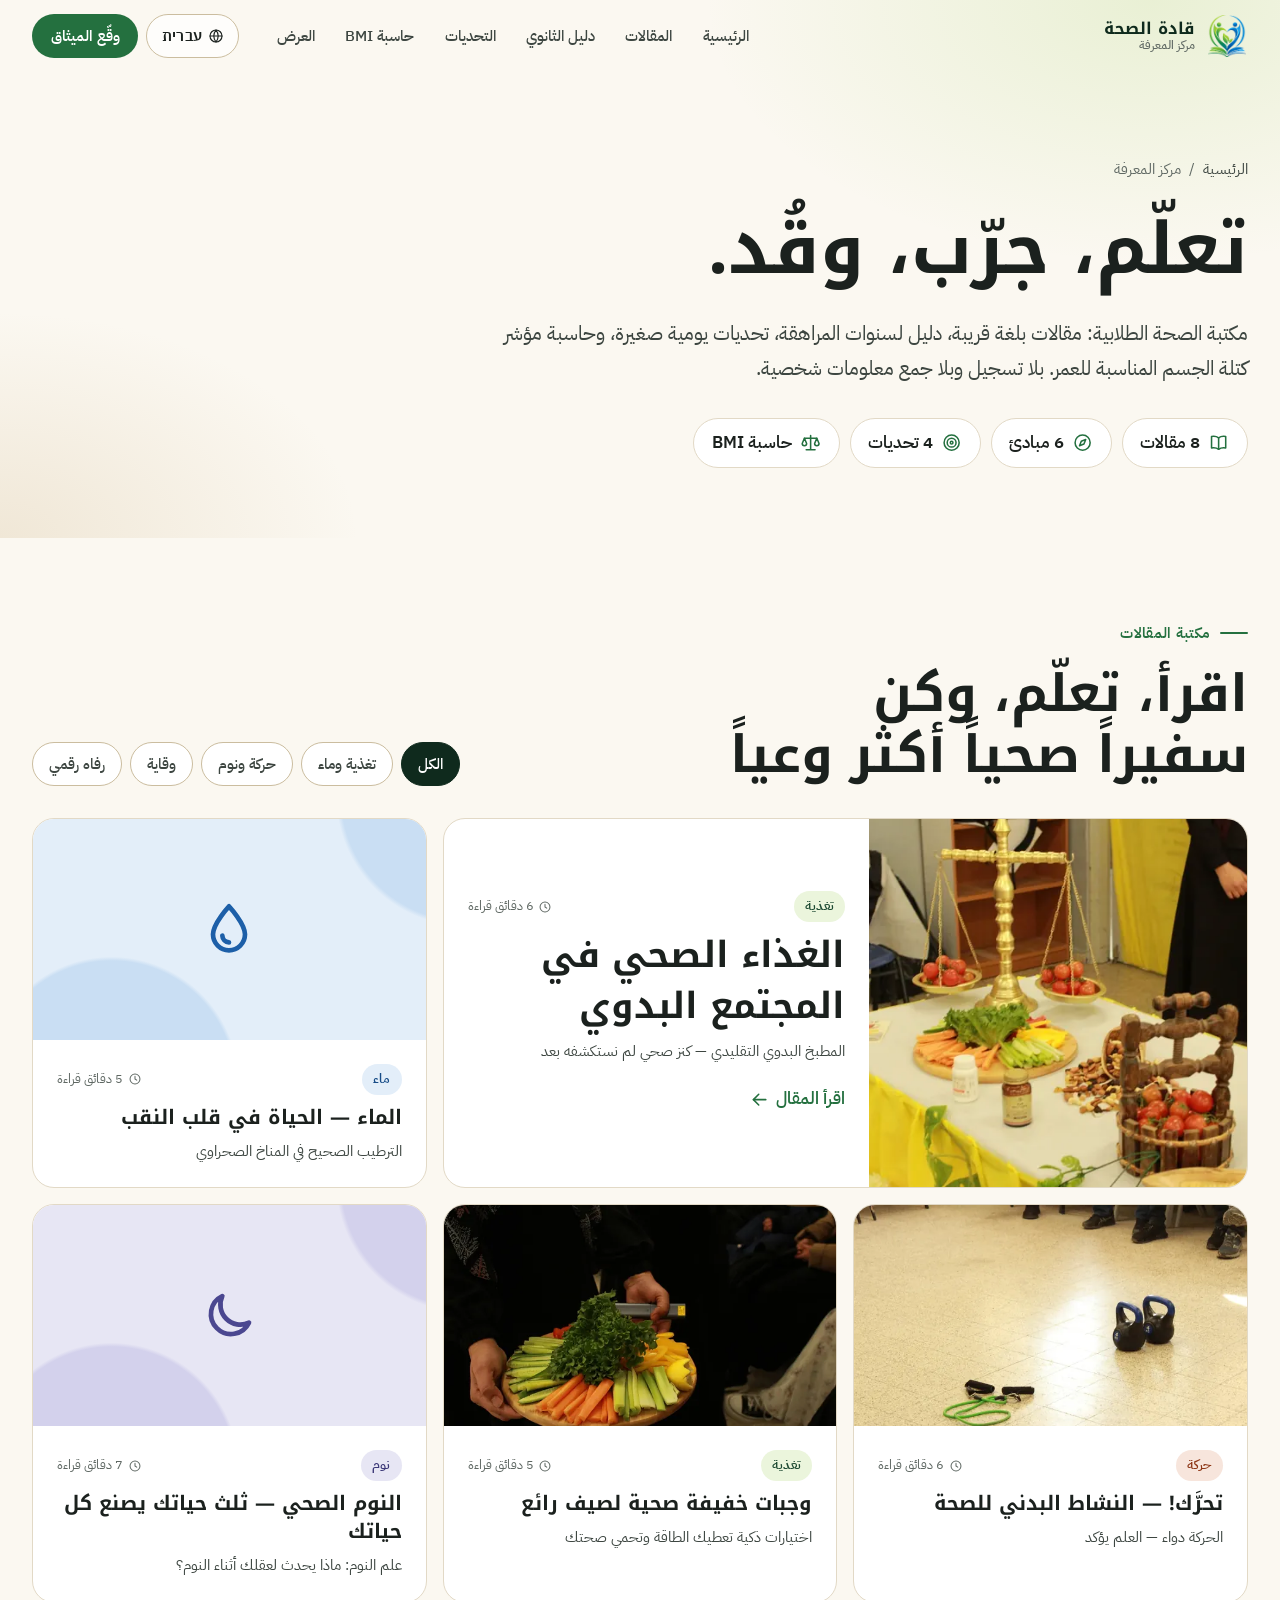
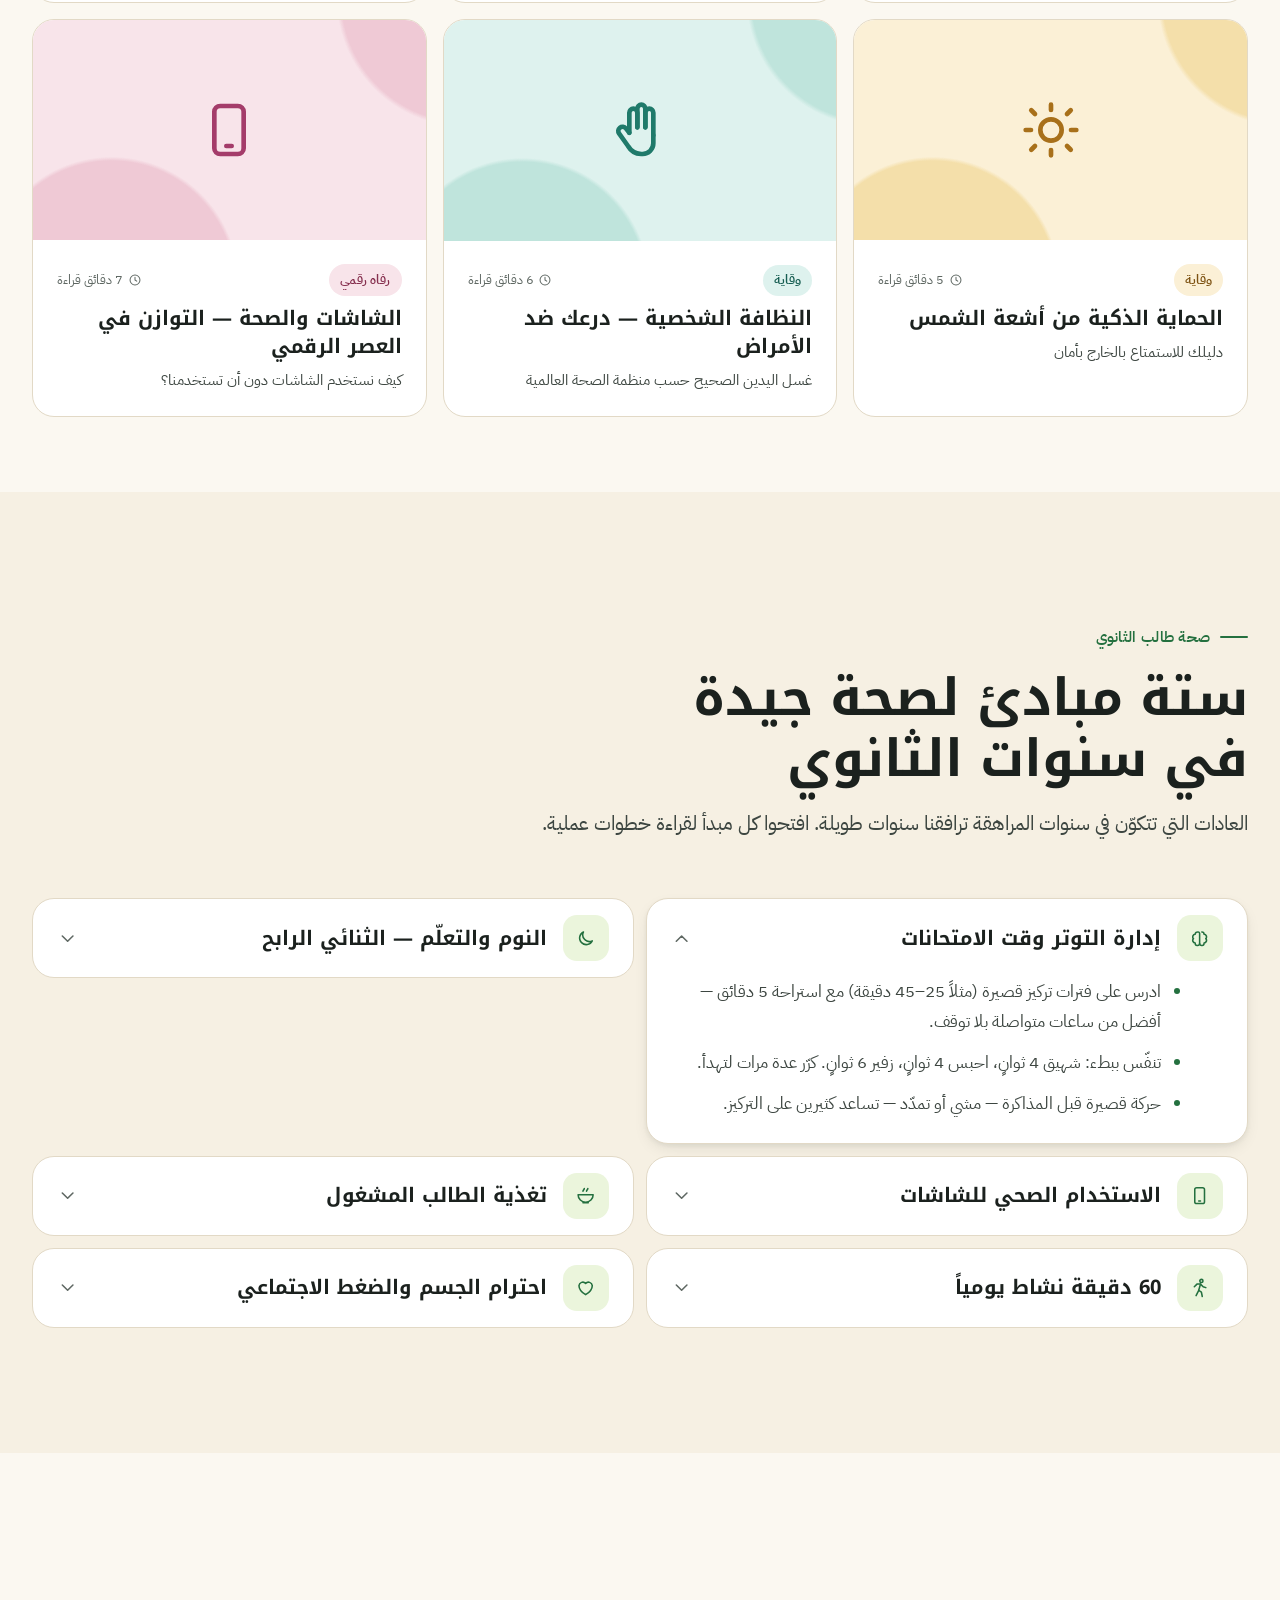
==== commit 03f94e85: "Second pass: activity stories, verified timeline, restored poster photos, pledge hardening, deck sli" ====
--- a/learn.html
+++ b/learn.html
@@ -18,7 +18,7 @@
   <script>!function(d){d.documentElement.classList.add("js");try{var l=new URLSearchParams(location.search).get("lang")||localStorage.getItem("ortbari_lang");if(l==="he"){d.documentElement.lang="he";d.documentElement.classList.add("i18n-pending")}}catch(e){}}(document)</script>
   <link rel="preconnect" href="https://fonts.googleapis.com">
   <link rel="preconnect" href="https://fonts.gstatic.com" crossorigin>
-  <link rel="stylesheet" href="https://fonts.googleapis.com/css2?family=IBM+Plex+Sans+Arabic:wght@400;500;600;700&family=IBM+Plex+Sans+Hebrew:wght@400;500;600;700&family=Noto+Kufi+Arabic:wght@600;700;800&family=Rubik:wght@500;600;700;800&display=swap">
+  <link rel="stylesheet" href="https://fonts.googleapis.com/css2?family=IBM+Plex+Sans+Arabic:wght@400;600;700&family=IBM+Plex+Sans+Hebrew:wght@400;600;700&family=Noto+Kufi+Arabic:wght@700;800&family=Rubik:wght@600;800&display=swap">
   <link rel="stylesheet" href="assets/css/tokens.css">
   <link rel="stylesheet" href="assets/css/base.css">
   <link rel="stylesheet" href="assets/css/learn.css">
@@ -53,7 +53,7 @@
           <span data-lang-label lang="he">עברית</span>
         </button>
         <a class="btn btn--primary btn--sm header-cta" href="pledge.html" data-he="חתמו על האמנה">وقّع الميثاق</a>
-        <button class="menu-btn" type="button" aria-expanded="false" aria-controls="mainNav" aria-label="فتح القائمة">
+        <button class="menu-btn" type="button" aria-expanded="false" aria-controls="mainNav" aria-label="فتح القائمة" data-he-aria-label="פתיחת התפריט">
           <span class="menu-btn__bars" aria-hidden="true"></span>
         </button>
       </div>
@@ -300,7 +300,7 @@
               <span class="challenge__icon"><svg class="icon" aria-hidden="true"><use href="assets/img/icons.svg#water"/></svg></span>
               <div>
                 <h3 data-he="אתגר המים">تحدي الماء</h3>
-                <p data-he="יעד היום: 8 כוסות. יותר בחום ובפעילות.">هدف اليوم: 8 أكواب. أكثر في الحر وعند الرياضة.</p>
+                <p data-he="יעד מוצע: 8 כוסות. יותר בחום ובפעילות.">هدف مقترح: 8 أكواب. أكثر في الحر وعند الرياضة.</p>
               </div>
               <span class="challenge__check" aria-hidden="true"><svg class="icon"><use href="assets/img/icons.svg#check"/></svg></span>
             </header>
@@ -374,6 +374,7 @@
           <ol class="week__days" role="list" data-week></ol>
           <div class="week__foot">
             <p class="week__privacy"><svg class="icon" aria-hidden="true"><use href="assets/img/icons.svg#lock"/></svg><span data-he="המידע נשמר במכשיר הזה בלבד.">البيانات محفوظة على هذا الجهاز فقط.</span></p>
+            <p class="week__privacy"><svg class="icon" aria-hidden="true"><use href="assets/img/icons.svg#info"/></svg><span data-he="היעדים כלליים לבני נוער בריאים. מי שיש לו מצב רפואי מיוחד — ימשיך לפי הנחיות הרופא.">الأهداف عامة للمراهقين الأصحاء. من لديه وضع صحي خاص يتّبع توجيهات طبيبه.</span></p>
             <button class="btn btn--ghost btn--sm" type="button" data-ch-reset>
               <svg class="icon" aria-hidden="true"><use href="assets/img/icons.svg#refresh"/></svg>
               <span data-he="מחיקת הנתונים שלי">مسح بياناتي</span>
--- a/assets/css/base.css
+++ b/assets/css/base.css
@@ -185,7 +185,7 @@
 .btn--light { --btn-bg: #fff; --btn-fg: var(--forest-900); }
 .btn--outline-light { --btn-bg: transparent; --btn-fg: #fff; --btn-bd: rgba(255,255,255,.4); }
 .btn--outline-light:hover { --btn-bd: #fff; --btn-bg: rgba(255,255,255,.08); }
-.btn--sm { min-height: 40px; padding: .5rem 1.1rem; font-size: var(--fs-sm); }
+.btn--sm { min-height: 44px; padding: .5rem 1.1rem; font-size: var(--fs-sm); }
 .btn--block { width: 100%; }
 
 .link-arrow {
@@ -207,7 +207,7 @@
   display: inline-flex;
   align-items: center;
   gap: .4rem;
-  min-height: 40px;
+  min-height: 44px;
   padding: .4rem 1rem;
   border-radius: var(--r-pill);
   border: 1px solid var(--line-strong);
@@ -290,7 +290,7 @@
   display: inline-flex;
   align-items: center;
   gap: .4rem;
-  min-height: 40px;
+  min-height: 44px;
   padding: .35rem .9rem;
   border-radius: var(--r-pill);
   border: 1px solid var(--line-strong);
@@ -683,3 +683,13 @@
   .js .reveal { opacity: 1; transform: none; }
   body { background: #fff; }
 }
+
+/* ---------- Rendering performance ----------
+   Sections far below the fold skip layout and paint until they approach
+   the viewport; the browser remembers their real size once rendered. */
+@supports (content-visibility: auto) {
+  .section:not(:first-of-type), .site-footer {
+    content-visibility: auto;
+    contain-intrinsic-size: auto 900px;
+  }
+}
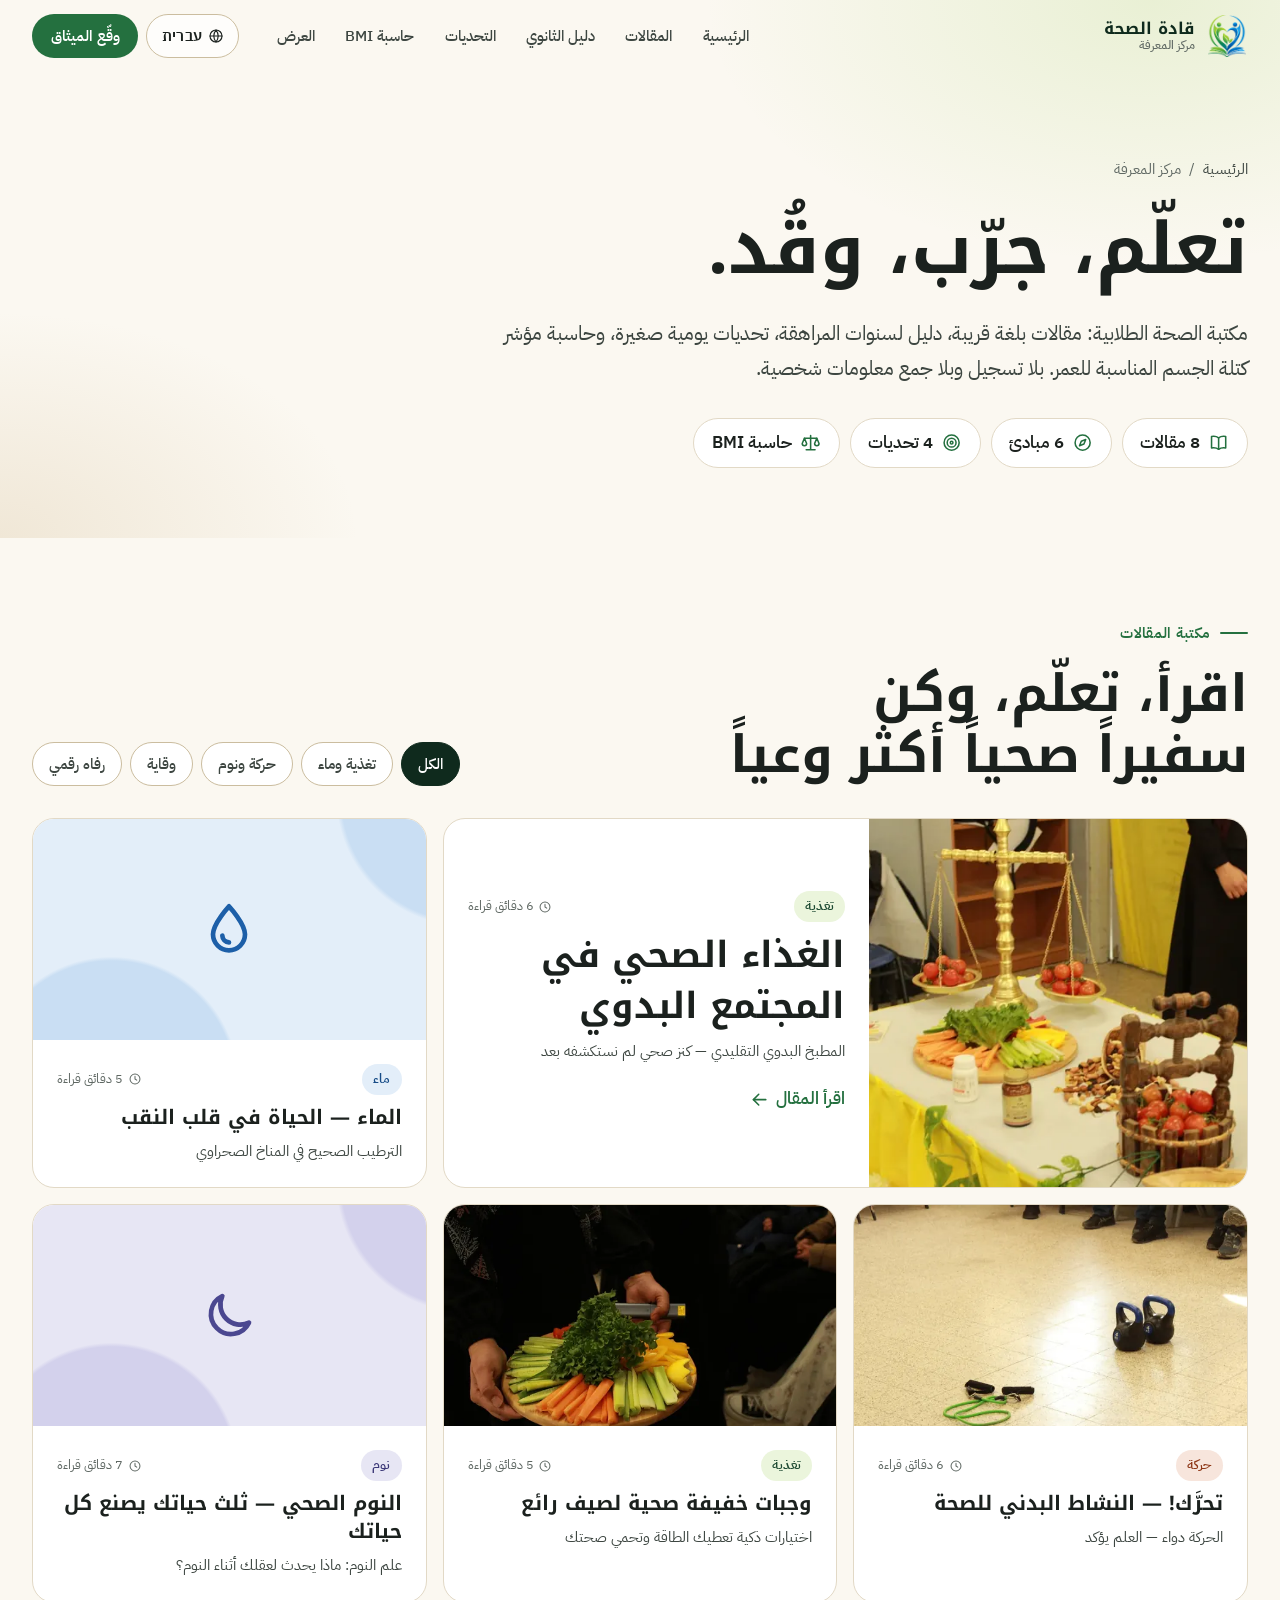
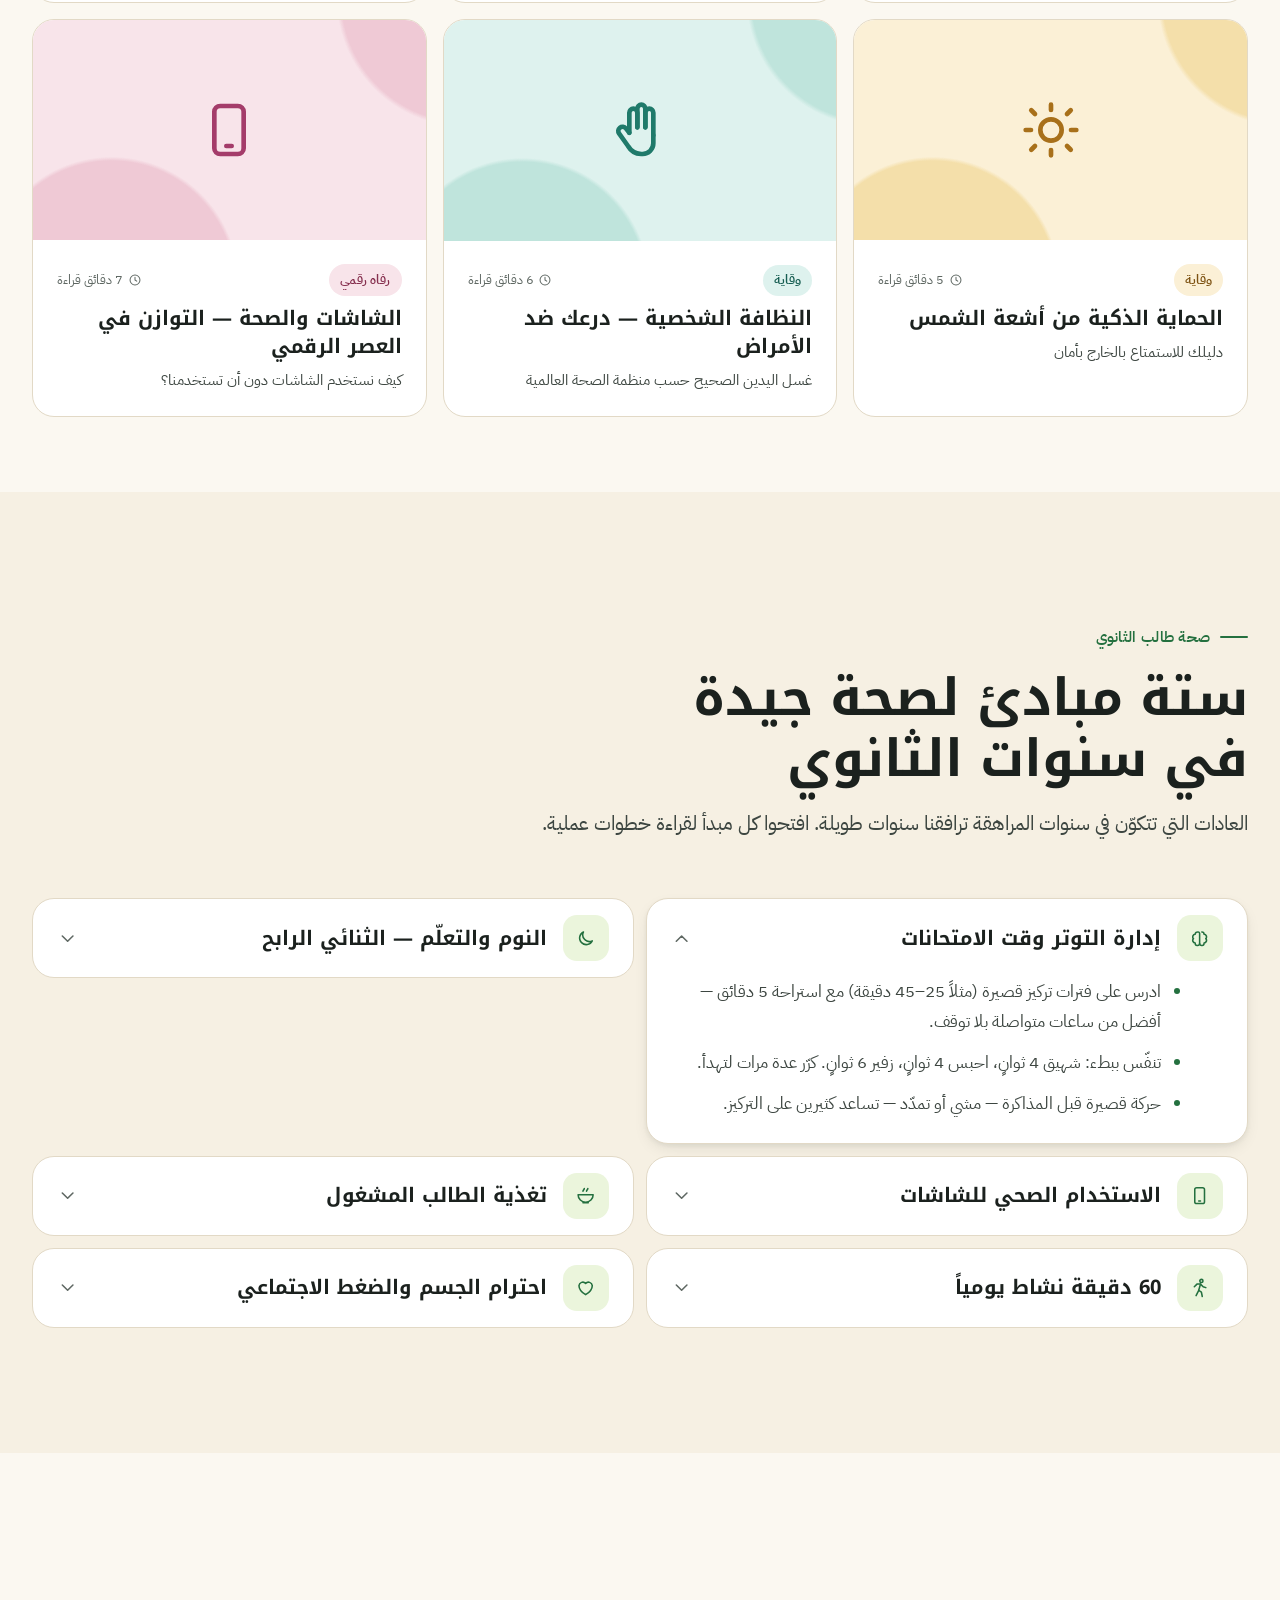
==== commit 5aef324e: "Footer link to the original site archive (SehaNoor-Archive); confirm teacher name in facts registry " ====
--- a/learn.html
+++ b/learn.html
@@ -479,6 +479,15 @@
         <span>© <span class="num" data-year>2026</span> <span data-he="בית הספר המקיף אורט אבו רביעה – כסיפה">المدرسة الشاملة أورط أبو ربيعة – كسيفة</span></span>
         <span data-he="מיזם «מנהיגי בריאות בנגב» במסגרת אורט בריא">مشروع «قادة الصحة في النقب» في إطار أورط صحي</span>
       </div>
+      <a class="footer-archive" href="https://aamergamal318-source.github.io/SehaNoor-Archive/" target="_blank" rel="noopener noreferrer">
+        <svg class="icon" aria-hidden="true"><use href="assets/img/icons.svg#clock"/></svg>
+        <span class="footer-archive__text">
+          <strong data-he="לצפייה בגרסה הקודמת של האתר">تصفح النسخة السابقة من الموقع</strong>
+          <span data-he="ניתן לחזור ולעיין בעיצוב הקודם של האתר.">يمكنك العودة للاطلاع على التصميم السابق للموقع.</span>
+        </span>
+        <svg class="icon footer-archive__ext" aria-hidden="true"><use href="assets/img/icons.svg#external"/></svg>
+        <span class="visually-hidden" data-he="(נפתח בלשונית חדשה)">(يفتح في نافذة جديدة)</span>
+      </a>
     </div>
   </footer>
 
--- a/assets/css/base.css
+++ b/assets/css/base.css
@@ -497,6 +497,26 @@
   font-size: var(--fs-xs);
   color: rgba(238, 242, 236, .55);
 }
+.footer-archive {
+  display: flex;
+  align-items: center;
+  gap: var(--sp-3);
+  width: fit-content;
+  max-width: 100%;
+  margin-top: var(--sp-5);
+  padding: .7rem 1rem;
+  border: 1px solid rgba(255,255,255,.12);
+  border-radius: var(--r-md);
+  font-size: var(--fs-xs);
+  color: rgba(238, 242, 236, .6);
+  transition: border-color .2s, background-color .2s, color .2s;
+}
+.site-footer a.footer-archive:hover,
+.site-footer a.footer-archive:focus-visible { color: #fff; border-color: var(--leaf-400); background: rgba(255,255,255,.04); }
+.footer-archive > .icon { flex: none; color: var(--leaf-400); }
+.footer-archive__text { display: grid; gap: .15rem; }
+.footer-archive__text strong { font-size: var(--fs-sm); font-weight: 600; color: rgba(238, 242, 236, .88); }
+.footer-archive__ext { flex: none; width: .9em; height: .9em; opacity: .7; }
 .footer-dune {
   position: absolute;
   inset-inline: 0;
